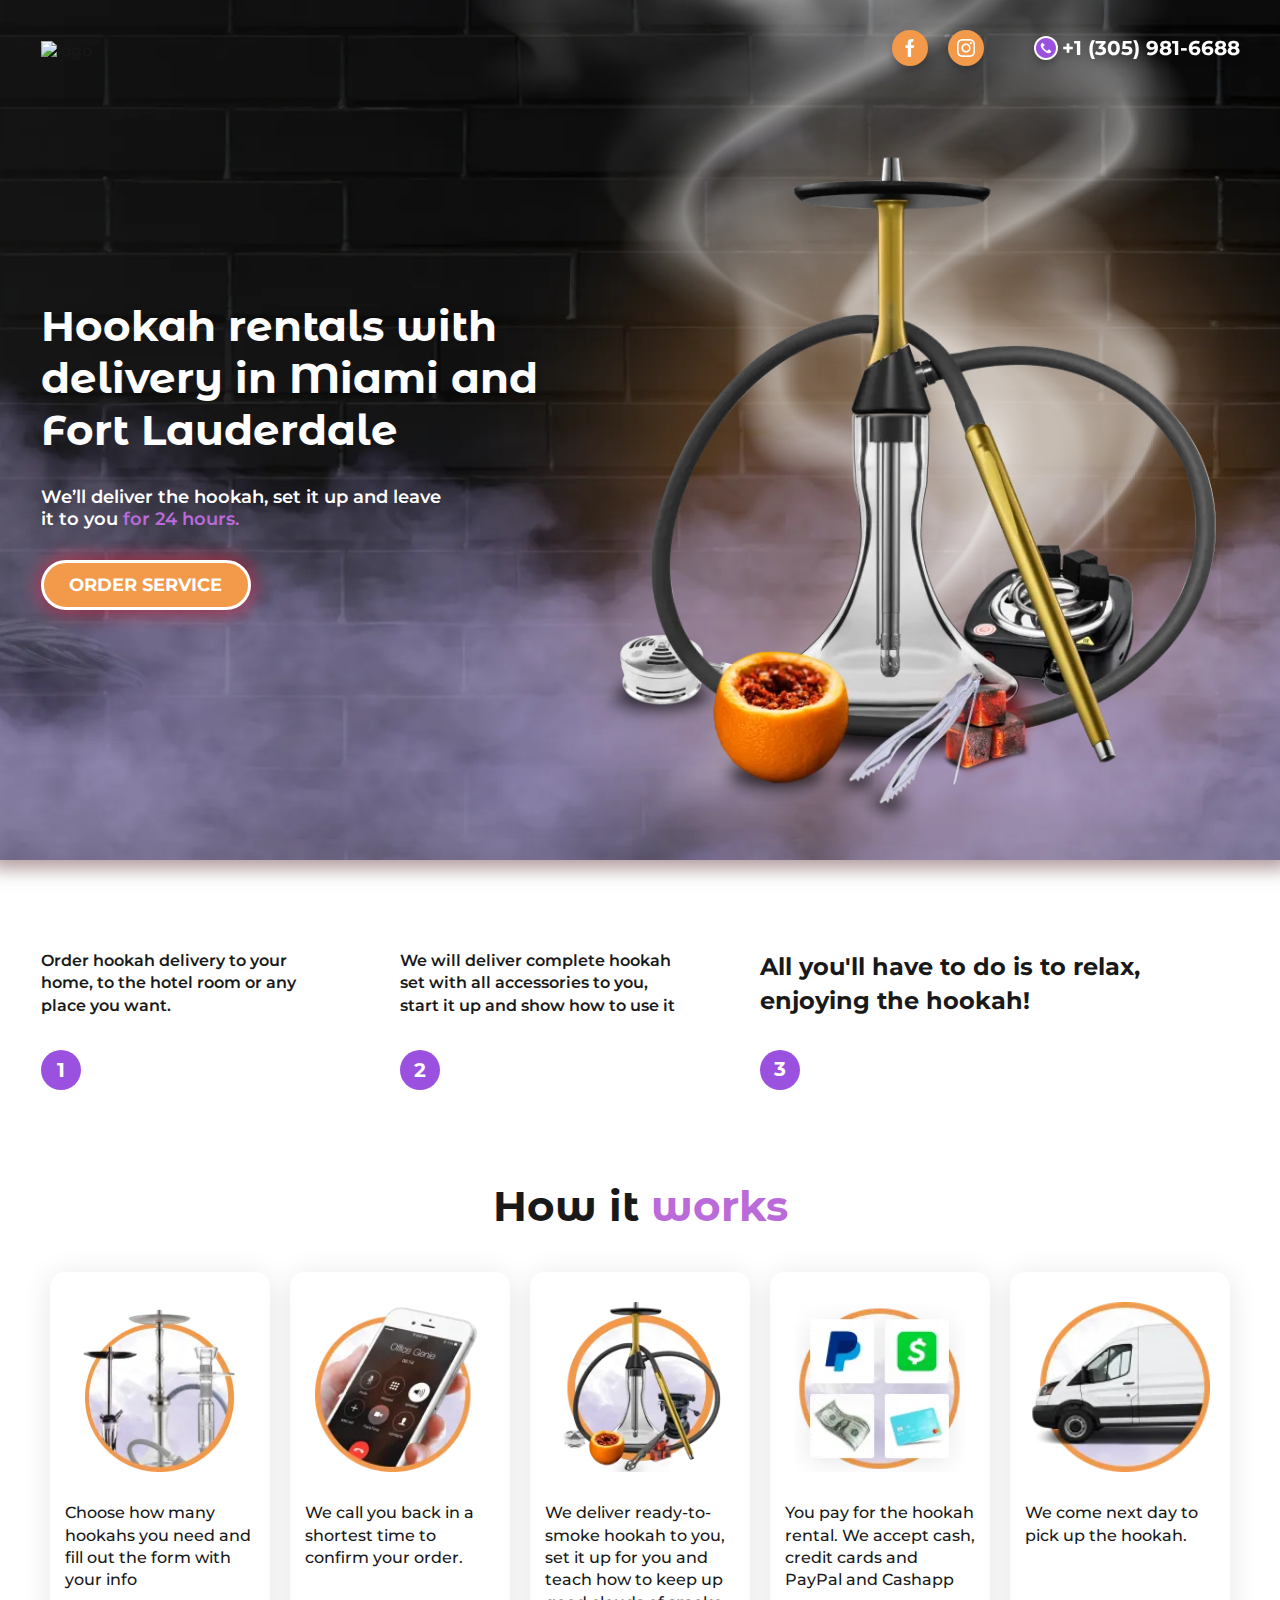
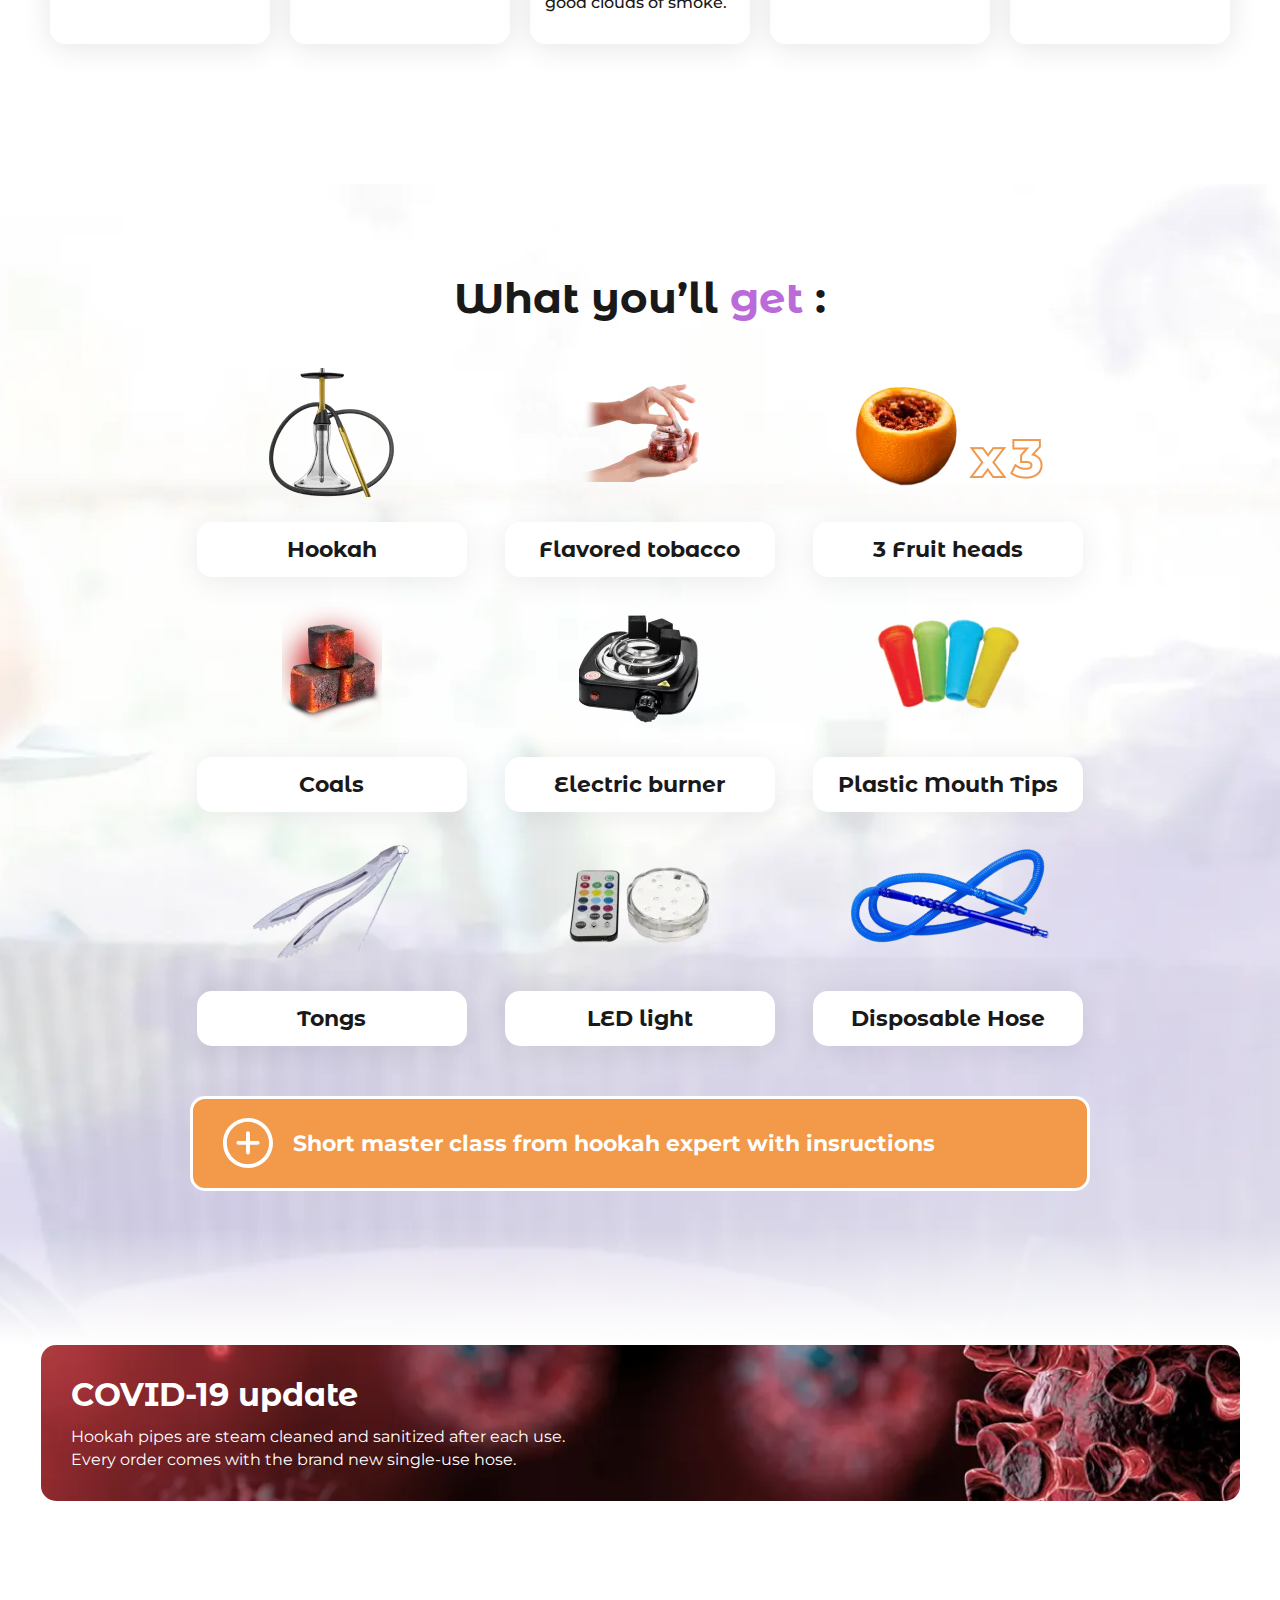
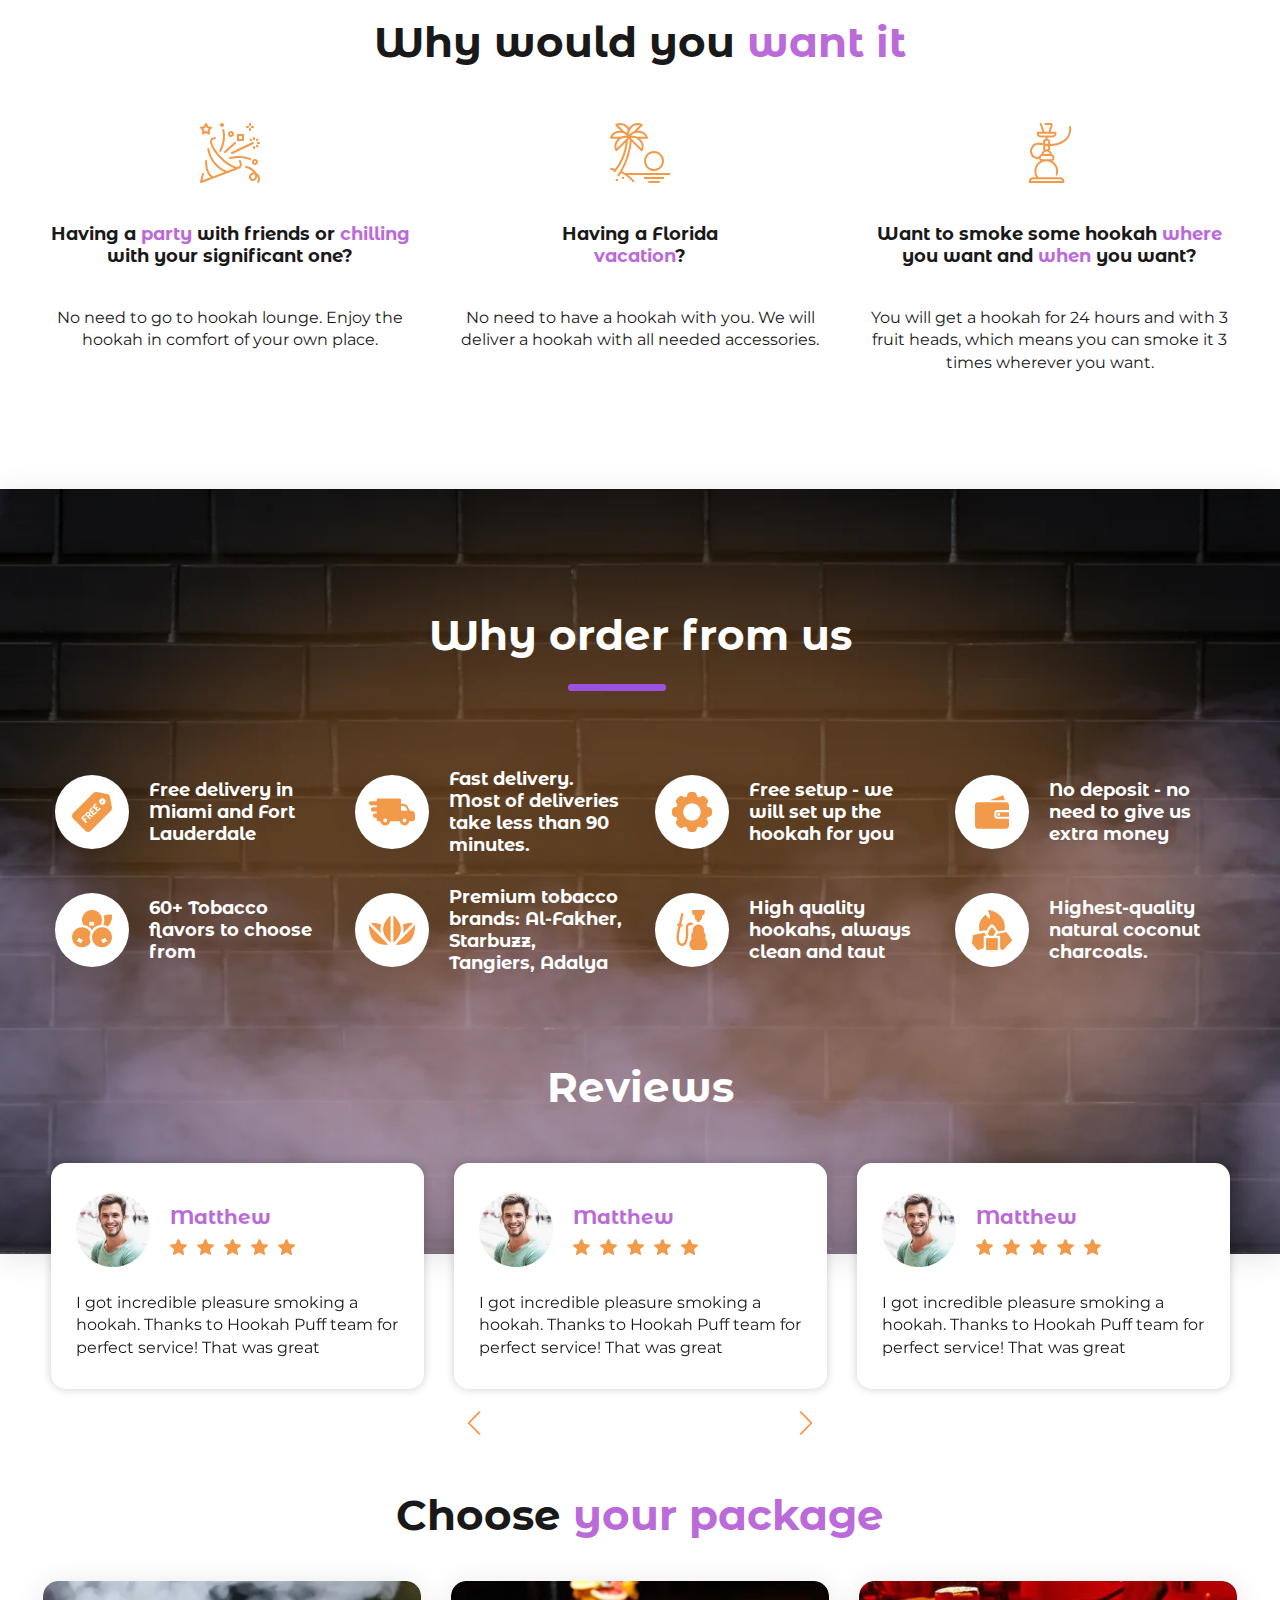
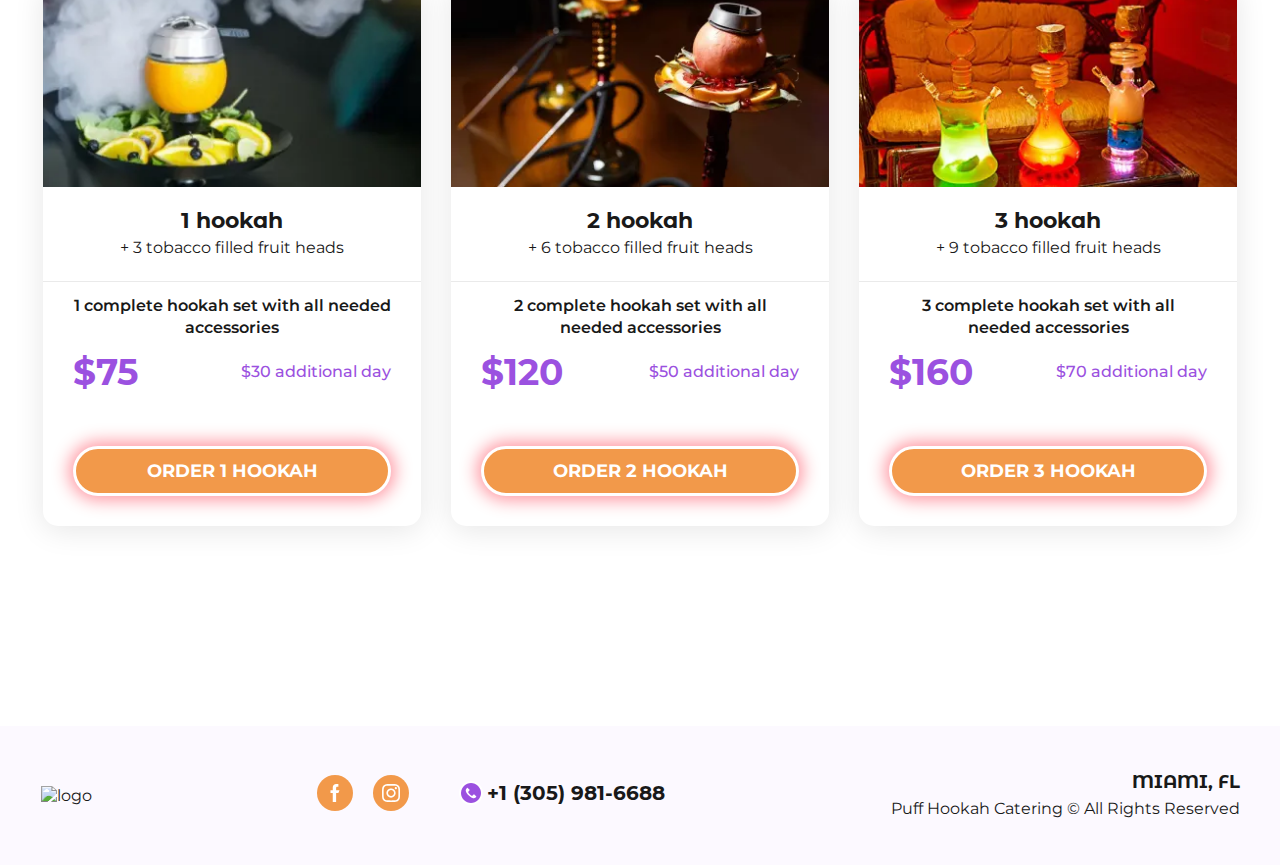
==== Hookah/index.html @ 36de26bb "portfolio" ====
<!DOCTYPE html>
<html lang="en">
<head>
    <meta charset="UTF-8">
    <meta http-equiv="X-UA-Compatible" content="IE=edge">
    <meta name="viewport" content="width=device-width, initial-scale=1.0">
    <link rel="stylesheet" href="https://cdn.jsdelivr.net/npm/swiper@11/swiper-bundle.min.css"/>
    <link rel="stylesheet" href="./css/style.css">
    <title>Hookah</title>
</head>
<body>
    <header class="header">
        <div class="container">
            <div class="header__wrapper">
                <a href="#" class="logo"><img src="/img/logo.svg" alt="logo"></a>
                <div class="header__social social">
                    <a class="display" href="#">
                        <svg width="36" height="36" viewBox="0 0 36 36" fill="none" xmlns="http://www.w3.org/2000/svg">
                                <circle class="col-svg" cx="18" cy="18" r="18" fill="#F2994A"/>
                                <path d="M19.125 15.1875V12.9375C19.125 12.3165 19.629 11.8125 20.25 11.8125H21.375V9H19.125C17.2609 9 15.75 10.5109 15.75 12.375V15.1875H13.5V18H15.75V27H19.125V18H21.375L22.5 15.1875H19.125Z" fill="white"/>
                        </svg>                                  
                    </a>  
                    <a class="display" href="#">
                        <svg width="36" height="36" viewBox="0 0 36 36" fill="none" xmlns="http://www.w3.org/2000/svg">
                                <circle class="col-svg" cx="18" cy="18" r="18" fill="#F2994A"/>
                                <g clip-path="url(#clip0_45_4661)">
                                <path d="M26.9825 14.292C26.9403 13.3356 26.7857 12.6781 26.5641 12.1084C26.3356 11.5036 25.9839 10.9621 25.5232 10.512C25.0731 10.0549 24.5281 9.69969 23.9303 9.4747C23.3573 9.25315 22.7032 9.09848 21.7468 9.05632C20.7832 9.01058 20.4773 9 18.0335 9C15.5897 9 15.2838 9.01058 14.3238 9.05274C13.3674 9.09491 12.7099 9.24971 12.1402 9.47113C11.5353 9.69969 10.9939 10.0513 10.5438 10.512C10.0866 10.9621 9.73157 11.5072 9.50644 12.1049C9.28489 12.6781 9.13022 13.3321 9.08805 14.2885C9.04231 15.252 9.03174 15.5579 9.03174 18.0018C9.03174 20.4456 9.04231 20.7515 9.08448 21.7115C9.12665 22.6679 9.28145 23.3254 9.50301 23.8952C9.73157 24.4999 10.0866 25.0414 10.5438 25.4915C10.9939 25.9486 11.5389 26.3038 12.1367 26.5288C12.7099 26.7504 13.3638 26.905 14.3203 26.9472C15.2802 26.9895 15.5862 26.9999 18.0301 26.9999C20.4739 26.9999 20.7798 26.9895 21.7398 26.9472C22.6962 26.905 23.3537 26.7504 23.9233 26.5288C25.133 26.0611 26.0894 25.1047 26.5571 23.8952C26.7785 23.322 26.9333 22.6679 26.9755 21.7115C27.0177 20.7515 27.0282 20.4456 27.0282 18.0018C27.0282 15.5579 27.0247 15.252 26.9825 14.292ZM25.3616 21.6411C25.3228 22.5202 25.1752 22.9949 25.0521 23.3114C24.7496 24.0956 24.1273 24.7179 23.3431 25.0204C23.0266 25.1434 22.5485 25.2911 21.6729 25.3297C20.7235 25.372 20.4387 25.3824 18.0371 25.3824C15.6354 25.3824 15.3471 25.372 14.4011 25.3297C13.522 25.2911 13.0473 25.1434 12.7309 25.0204C12.3406 24.8761 11.9854 24.6476 11.6971 24.3487C11.3982 24.0568 11.1697 23.7052 11.0255 23.315C10.9024 22.9985 10.7547 22.5202 10.7161 21.6447C10.6738 20.6953 10.6634 20.4104 10.6634 18.0088C10.6634 15.6071 10.6738 15.3188 10.7161 14.373C10.7547 13.4939 10.9024 13.0192 11.0255 12.7027C11.1697 12.3123 11.3982 11.9573 11.7007 11.6688C11.9924 11.3699 12.3441 11.1414 12.7344 10.9973C13.0509 10.8742 13.5292 10.7266 14.4047 10.6878C15.3541 10.6457 15.639 10.6351 18.0405 10.6351C20.4457 10.6351 20.7305 10.6457 21.6764 10.6878C22.5555 10.7266 23.0302 10.8742 23.3467 10.9973C23.7369 11.1414 24.0921 11.3699 24.3804 11.6688C24.6793 11.9607 24.9079 12.3123 25.0521 12.7027C25.1752 13.0192 25.3228 13.4973 25.3616 14.373C25.4037 15.3224 25.4143 15.6071 25.4143 18.0088C25.4143 20.4104 25.4037 20.6917 25.3616 21.6411Z" fill="white"/>
                                <path d="M18.0331 13.3778C15.4804 13.3778 13.4092 15.4489 13.4092 18.0018C13.4092 20.5547 15.4804 22.6257 18.0331 22.6257C20.586 22.6257 22.6571 20.5547 22.6571 18.0018C22.6571 15.4489 20.586 13.3778 18.0331 13.3778ZM18.0331 21.0012C16.377 21.0012 15.0337 19.658 15.0337 18.0018C15.0337 16.3455 16.377 15.0023 18.0331 15.0023C19.6894 15.0023 21.0326 16.3455 21.0326 18.0018C21.0326 19.658 19.6894 21.0012 18.0331 21.0012Z" fill="white"/>
                                <path d="M23.9196 13.195C23.9196 13.7911 23.4362 14.2745 22.84 14.2745C22.2439 14.2745 21.7605 13.7911 21.7605 13.195C21.7605 12.5987 22.2439 12.1155 22.84 12.1155C23.4362 12.1155 23.9196 12.5987 23.9196 13.195Z" fill="white"/>
                                </g>
                                <defs>
                                <clipPath id="clip0_45_4661">
                                <rect width="18" height="18" fill="white" transform="translate(9 9)"/>
                                </clipPath>
                                </defs>
                        </svg>                                                       
                    </a>                        
                    <div class="social__viber">
                        <a href="#">
                            <svg class="viber" width="24" height="24" viewBox="0 0 24 24" fill="none" xmlns="http://www.w3.org/2000/svg">
                                    <circle cx="12" cy="12" r="12" fill="white"/>
                                    <path d="M19.07 4.92786C15.1642 1.02322 8.83251 1.02416 4.92786 4.93001C1.02322 8.83586 1.02416 15.1675 4.93001 19.0721C8.83587 22.9768 15.1675 22.9758 19.0722 19.07C20.9474 17.1942 22.0006 14.6502 22 11.9979C21.9995 9.3459 20.9455 6.80278 19.07 4.92786ZM17.1447 15.9299C17.1442 15.9303 17.1438 15.9308 17.1433 15.9312V15.9279L16.6366 16.4312C15.9814 17.0948 15.027 17.3678 14.12 17.1512C13.2061 16.9066 12.3374 16.5172 11.5466 15.9979C10.812 15.5284 10.1313 14.9796 9.51665 14.3612C8.95114 13.7998 8.4431 13.1834 7.99997 12.5212C7.51528 11.8086 7.13165 11.0324 6.85997 10.2145C6.54853 9.25375 6.80661 8.1995 7.52665 7.49122L8.11997 6.8979C8.28493 6.7322 8.55298 6.73161 8.71864 6.89657C8.71907 6.897 8.71954 6.89743 8.71997 6.8979L10.5933 8.77122C10.759 8.93618 10.7596 9.20422 10.5946 9.36989C10.5942 9.37032 10.5938 9.37075 10.5933 9.37122L9.49329 10.4712C9.17767 10.7834 9.13798 11.2795 9.39997 11.6379C9.79782 12.1839 10.2381 12.6977 10.7167 13.1746C11.2502 13.7104 11.8302 14.1979 12.45 14.6312C12.8081 14.881 13.2935 14.8389 13.6033 14.5312L14.6666 13.4512C14.8316 13.2855 15.0996 13.285 15.2653 13.4499C15.2657 13.4503 15.2661 13.4508 15.2666 13.4512L17.1433 15.3312C17.309 15.4962 17.3096 15.7642 17.1447 15.9299Z" fill="#9B51E0"/>
                            </svg>                                
                        </a>    
                        <span>
                        +1 (305) 981-6688
                        </span>
                    </div>  
                </div>    
            </div>
        </div>
    </header>

    <main class="main">
        <section class="hero">
            <div class="container">
                <div class="hero__wrapper">
                    <div class="hero__info">
                        <h1 class="hero__title">
                            Hookah rentals with delivery in Miami and Fort Lauderdale
                        </h1>
                        <h3 class="hero__subtitle">
                            We’ll deliver the hookah, set it up and leave it to you 
                            <span class="violet-color">for 24 hours.</span>
                        </h3>
                        <button class="hero__btn btn">
                            Order service
                        </button>
                    </div>
                </div>
            </div>
        </section>
        <section class="steps">
            <div class="container">
                <div class="steps__wrapper">
                    <div class="steps__item">
                        <p>Order hookah delivery to your home, to the hotel room or any place you want.</p>
                        <span>1</span> 
                    </div>
                    <div class="steps__item">
                        <p>We will deliver complete hookah set with all accessories to you, start it up and show how to use it</p>
                        <span>2</span>
                    </div>
                    <div class="steps__item">
                        <p>All you'll have to do is to relax, enjoying the hookah!</p>
                        <span>3</span>
                    </div>
                </div>
            </div>
        </section>
        <section class="services">
            <div class="container">
                <div class="services__wrapper">
                    <h2 class="services__title title">
                        How it <span class="violet-color">works</span> 
                    </h2>
                    <div class="services__cards">
                        <div class="services__card">
                            <img src="./img/img1.webp" alt="">
                            <p class="services__card-text">
                                Choose how many hookahs you need and fill out the form with your info
                            </p>
                        </div>
                        <div class="services__card">
                            <img src="./img/img2.webp" alt="">
                            <p class="services__card-text">
                                We call you back in a shortest time to confirm your order.
                            </p>
                        </div>
                        <div class="services__card">
                            <img src="./img/img3.webp" alt="">
                            <p class="services__card-text">
                                We deliver ready-to-
                                smoke hookah to you, set it up for you and teach how to keep up good clouds of smoke.
                            </p>
                        </div>
                        <div class="services__card">
                            <img src="./img/img4.webp" alt="">
                            <p class="services__card-text">
                                You pay for the hookah rental. We accept cash, credit cards and PayPal and Cashapp
                            </p>
                        </div>
                        <div class="services__card">
                            <img src="./img/img5.webp" alt="">
                            <p class="services__card-text">
                                We come next day to pick up the hookah.
                            </p>
                        </div>
                    </div>
                </div>
            </div>
        </section>

        <section class="components">
            <div class="container">
                <div class="components__wrapper">
                    <h2 class="components__title title">
                        What you’ll <span class="violet-color">get </span>:
                    </h2>
                    <div class="components__items">
                        <div class="components__item">
                            <img src="./img/hookah.webp" alt="hookah">
                            <p class="components__items-text">
                                Hookah
                            </p>
                        </div>
                        <div class="components__item">
                            <img src="./img/tobacco.webp" alt="Flavored tobacco">
                            <p class="components__items-text">
                                Flavored tobacco
                            </p>
                        </div>
                        <div class="components__item">
                            <img src="./img/FruitHeads.webp" alt="3 Fruit heads">
                            <p class="components__items-text">
                                3 Fruit heads
                            </p>
                        </div>
                        <div class="components__item">
                            <img src="./img/coals.webp" alt="Coals">
                            <p class="components__items-text">
                                Coals
                            </p>
                        </div>
                        <div class="components__item">
                            <img src="./img/burner.webp" alt="Electric burner">
                            <p class="components__items-text">
                                Electric burner
                            </p>
                        </div>
                        <div class="components__item">
                            <img src="./img/Tips.webp" alt="Plastic Mouth Tips">
                            <p class="components__items-text">
                                Plastic Mouth Tips
                            </p>
                        </div>
                        <div class="components__item">
                            <img src="./img/Tongs.webp" alt="Tongs">
                            <p class="components__items-text">
                                Tongs
                            </p>
                        </div>
                        <div class="components__item">
                            <img src="./img/lights.webp" alt="LED light">
                            <p class="components__items-text">
                                LED light
                            </p>
                        </div>
                        <div class="components__item">
                            <img src="./img/Disposable.webp" alt="Disposable Hose">
                            <p class="components__items-text">
                                Disposable Hose
                            </p>
                        </div>
                        <a href="#" class="components__insructions">
                            <svg xmlns="http://www.w3.org/2000/svg" width="50" height="69" viewBox="0 0 50 69" fill="none">
                                <path d="M25 9C11.2142 9 0 20.2142 0 34C0 47.7858 11.2142 59 25 59C38.7858 59 50 47.7839 50 34C50 20.2161 38.7858 9 25 9ZM25 55.1271C13.3521 55.1271 3.87295 45.6499 3.87295 34C3.87295 22.3501 13.3521 12.8729 25 12.8729C36.6479 12.8729 46.1271 22.3501 46.1271 34C46.1271 45.6499 36.6499 55.1271 25 55.1271Z" fill="white"/>
                                <path d="M34.6822 31.8892H26.9363V24.1433C26.9363 23.0744 26.0707 22.2068 24.9998 22.2068C23.9289 22.2068 23.0633 23.0744 23.0633 24.1433V31.8892H15.3174C14.2465 31.8892 13.3809 32.7568 13.3809 33.8257C13.3809 34.8947 14.2465 35.7623 15.3174 35.7623H23.0633V43.5082C23.0633 44.5771 23.9289 45.4447 24.9998 45.4447C26.0707 45.4447 26.9363 44.5771 26.9363 43.5082V35.7623H34.6822C35.7531 35.7623 36.6188 34.8947 36.6188 33.8257C36.6188 32.7568 35.7531 31.8892 34.6822 31.8892Z" fill="white"/>
                            </svg>   
                            <p>Short master class from hookah expert with insructions</p> 
                        </a>
                    </div>    
                </div>
            </div>
        </section>

        <section class="baner">
            <div class="container">
                <div class="bener__wrapper">
                    <h3 class="baner__title">
                        COVID-19 update
                    </h3>
                    <p>
                        Hookah pipes are steam cleaned and sanitized after each use.
                        Every order comes with the brand new single-use hose.
                    </p>
                </div>
            </div>
        </section>

        <section class="interest">
            <div class="container">
                <div class="interest__wrapper">
                    <h2 class="interest__title title">
                        Why would you <span class="violet-color">want it</span>
                    </h2>
                    <div class="interest__items">
                        <div class="interest__item">
                            <svg width="60" height="60" viewBox="0 0 60 60" fill="none" xmlns="http://www.w3.org/2000/svg">
                                <g clip-path="url(#clip0_23_270)">
                                <path d="M40.9112 37.6273C40.724 37.1079 40.1512 36.8386 39.6319 37.0258C39.1125 37.213 38.8432 37.7858 39.0304 38.3051C39.035 38.3178 39.0399 38.3304 39.045 38.343C39.9567 40.7221 40.0227 42.5414 39.225 43.3411C38.2573 44.3067 35.8473 44.0048 32.7765 42.5354C28.6653 40.4007 24.9284 37.6121 21.7118 34.2786C13.8818 26.4477 10.6511 18.7637 12.6493 16.7655C13.2869 16.2619 14.1157 16.0685 14.9104 16.2377C15.461 16.2781 15.9402 15.8646 15.9806 15.314C16.0198 14.7818 15.634 14.3128 15.1044 14.2484C13.7145 14.0025 12.2886 14.4077 11.2359 15.348C7.5733 19.0096 13.1721 28.5609 20.2983 35.6881C23.6747 39.182 27.5979 42.1022 31.9138 44.3337C32.6954 44.7079 33.5008 45.0302 34.3249 45.2983L27.2226 47.9913C17.7388 44.3857 10.9116 35.978 9.32961 25.9559C9.24402 25.4105 8.73247 25.0376 8.18706 25.1232C7.64165 25.2088 7.26879 25.7203 7.35438 26.2657C7.51132 27.2654 7.72124 28.265 7.97814 29.2426C10.28 37.9641 16.3428 45.2094 24.5217 49.0129L12.8322 53.4362C12.7786 53.3467 12.7112 53.2665 12.6323 53.1983C9.66148 50.8131 7.79746 47.315 7.47434 43.519L7.01052 37.9022C6.97403 37.3581 6.50322 36.9465 5.95893 36.983C5.94856 36.9837 5.93819 36.9844 5.92794 36.9856C5.37765 37.0293 4.96694 37.511 5.01067 38.0613C5.0108 38.0635 5.01105 38.0659 5.0113 38.0682L5.48311 43.683C5.83448 47.7405 7.72724 51.509 10.7721 54.2139L2.4333 57.3706L3.93272 51.217C4.06354 50.6804 3.73467 50.1393 3.198 50.0085C2.66134 49.8777 2.1203 50.2066 1.98947 50.7432L0.0392343 58.7401C-0.0922144 59.2763 0.235908 59.8176 0.772199 59.9489C0.968872 59.9971 1.17542 59.9844 1.36472 59.9126L38.3503 45.9181C38.4092 45.8894 38.4648 45.8545 38.5162 45.8141C39.3167 45.6912 40.0588 45.3211 40.6384 44.7555C41.6289 43.7649 42.4816 41.7227 40.9112 37.6273Z" fill="#F2994A"/>
                                <path d="M50.3445 35.0493C44.9407 33.0263 39.1001 32.4591 33.4081 33.4049L29.8365 34.0047C29.2943 34.1089 28.9393 34.6328 29.0435 35.175C29.1443 35.6988 29.6384 36.0512 30.1664 35.9759L33.737 35.3811C39.0826 34.4923 44.5681 35.0254 49.6428 36.9265C49.7554 36.9664 49.8742 36.9864 49.9937 36.9855C50.5457 36.9864 50.994 36.5397 50.9949 35.9875C50.9956 35.5696 50.7362 35.1953 50.3445 35.0493Z" fill="#F2994A"/>
                                <path d="M53.8984 19.5624C53.661 19.0638 53.0645 18.8521 52.5659 19.0896L31.5741 29.0857C31.0757 29.323 30.8639 29.9193 31.1012 30.4179C31.1012 30.418 31.1013 30.4182 31.1013 30.4182C31.3386 30.9166 31.935 31.1284 32.4335 30.8911C32.4336 30.8911 32.4337 30.891 32.4338 30.891L53.4256 20.8948C53.9242 20.6574 54.1358 20.0609 53.8984 19.5624Z" fill="#F2994A"/>
                                <path d="M24.2876 6.78444C24.1776 6.2434 23.65 5.89391 23.1089 6.00386C22.5679 6.11382 22.2184 6.64149 22.3284 7.18253C22.3307 7.19453 22.3335 7.2064 22.3364 7.21827C23.6016 12.8709 23.0802 18.7771 20.844 24.1207L19.3905 27.6083C19.1805 28.1165 19.4203 28.6989 19.9273 28.9118C20.0488 28.9629 20.1793 28.989 20.3112 28.9888C20.7146 28.9888 21.0785 28.7464 21.2338 28.374L22.6882 24.8904C25.0842 19.1665 25.6431 12.8397 24.2876 6.78444Z" fill="#F2994A"/>
                                <path d="M54.9915 35.9861C53.3353 35.9861 51.9927 37.3287 51.9927 38.9849C51.9927 40.6411 53.3353 41.9837 54.9915 41.9837C56.6477 41.9837 57.9903 40.6411 57.9903 38.9849C57.9903 37.3287 56.6477 35.9861 54.9915 35.9861ZM54.9915 39.9845C54.4395 39.9845 53.9919 39.537 53.9919 38.9849C53.9919 38.4329 54.4395 37.9853 54.9915 37.9853C55.5435 37.9853 55.9911 38.4329 55.9911 38.9849C55.9911 39.537 55.5435 39.9845 54.9915 39.9845Z" fill="#F2994A"/>
                                <path d="M31.0013 7.99683C29.345 7.99683 28.0024 9.33943 28.0024 10.9957C28.0024 12.6519 29.345 13.9945 31.0013 13.9945C32.6575 13.9945 34.0001 12.6519 34.0001 10.9957C34.0001 9.33943 32.6575 7.99683 31.0013 7.99683ZM31.0013 11.9953C30.4492 11.9953 30.0017 11.5477 30.0017 10.9957C30.0017 10.4436 30.4492 9.99605 31.0013 9.99605C31.5533 9.99605 32.0009 10.4436 32.0009 10.9957C32.0009 11.5477 31.5533 11.9953 31.0013 11.9953Z" fill="#F2994A"/>
                                <path d="M22.0046 3.99844C23.1087 3.99844 24.0038 3.10336 24.0038 1.99922C24.0038 0.895082 23.1087 0 22.0046 0C20.9005 0 20.0054 0.895082 20.0054 1.99922C20.0054 3.10336 20.9005 3.99844 22.0046 3.99844Z" fill="#F2994A"/>
                                <path d="M49.9938 4.99805C49.4417 4.99805 48.9941 5.44562 48.9941 5.99766V6.99727C48.9941 7.5493 49.4417 7.99688 49.9938 7.99688C50.5458 7.99688 50.9934 7.5493 50.9934 6.99727V5.99766C50.9934 5.44562 50.5458 4.99805 49.9938 4.99805Z" fill="#F2994A"/>
                                <path d="M49.9938 0C49.4417 0 48.9941 0.447576 48.9941 0.999611V1.99922C48.9941 2.55126 49.4417 2.99883 49.9938 2.99883C50.5458 2.99883 50.9934 2.55126 50.9934 1.99922V0.999611C50.9934 0.447576 50.5458 0 49.9938 0Z" fill="#F2994A"/>
                                <path d="M52.9924 2.99878H51.9928C51.4407 2.99878 50.9932 3.44635 50.9932 3.99839C50.9932 4.55042 51.4407 4.998 51.9928 4.998H52.9924C53.5444 4.998 53.992 4.55042 53.992 3.99839C53.992 3.44635 53.5444 2.99878 52.9924 2.99878Z" fill="#F2994A"/>
                                <path d="M47.9943 2.99878H46.9947C46.4427 2.99878 45.9951 3.44635 45.9951 3.99839C45.9951 4.55042 46.4427 4.998 46.9947 4.998H47.9943C48.5464 4.998 48.9939 4.55042 48.9939 3.99839C48.9939 3.44635 48.5464 2.99878 47.9943 2.99878Z" fill="#F2994A"/>
                                <path d="M42.9962 10.9746H37.9771C37.4251 10.9746 36.9775 11.4222 36.9775 11.9742V16.9933C36.9775 17.5453 37.4251 17.9929 37.9771 17.9929H42.9962C43.5482 17.9929 43.9958 17.5453 43.9958 16.9933V11.9742C43.9958 11.4222 43.5482 10.9746 42.9962 10.9746ZM41.9966 15.9937H38.9768V12.9738H41.9966V15.9937Z" fill="#F2994A"/>
                                <path d="M35.7142 19.3221C35.3472 18.9304 34.7364 18.8984 34.3306 19.2496L24.3345 28.2461C23.9244 28.6155 23.8913 29.2473 24.2605 29.6576C24.6299 30.0676 25.2618 30.1008 25.672 29.7315L35.6681 20.735C36.071 20.3576 36.0917 19.725 35.7142 19.3221Z" fill="#F2994A"/>
                                <path d="M53.9923 22.991C53.4403 22.991 52.9927 23.4385 52.9927 23.9906V24.9902C52.9927 25.5422 53.4403 25.9898 53.9923 25.9898C54.5443 25.9898 54.9919 25.5422 54.9919 24.9902V23.9906C54.9919 23.4385 54.5443 22.991 53.9923 22.991Z" fill="#F2994A"/>
                                <path d="M58.2333 22.8192L57.5265 22.1125C57.1295 21.7289 56.4967 21.7398 56.1131 22.1369C55.739 22.5243 55.739 23.1384 56.1131 23.5259L56.8198 24.2326C57.2169 24.6162 57.8497 24.6052 58.2333 24.2081C58.6075 23.8207 58.6075 23.2065 58.2333 22.8192Z" fill="#F2994A"/>
                                <path d="M58.9899 18.9927H57.9903C57.4383 18.9927 56.9907 19.4403 56.9907 19.9923C56.9907 20.5443 57.4383 20.9919 57.9903 20.9919H58.9899C59.542 20.9919 59.9896 20.5443 59.9896 19.9923C59.9896 19.4403 59.542 18.9927 58.9899 18.9927Z" fill="#F2994A"/>
                                <path d="M58.2092 15.7518C57.8218 15.3777 57.2077 15.3777 56.8202 15.7518L56.1135 16.4585C55.7231 16.849 55.7233 17.4818 56.1137 17.8722C56.3012 18.0595 56.5553 18.1648 56.8202 18.1648C57.0854 18.1648 57.3395 18.0594 57.5269 17.8719L58.2337 17.1652C58.6173 16.7681 58.6063 16.1352 58.2092 15.7518Z" fill="#F2994A"/>
                                <path d="M53.9923 13.9946C53.4403 13.9946 52.9927 14.4422 52.9927 14.9942V15.9938C52.9927 16.5459 53.4403 16.9935 53.9923 16.9935C54.5443 16.9935 54.9919 16.5459 54.9919 15.9938V14.9942C54.9919 14.4422 54.5443 13.9946 53.9923 13.9946Z" fill="#F2994A"/>
                                <path d="M51.871 16.4585L51.1643 15.7518C50.7672 15.3683 50.1344 15.3792 49.7508 15.7763C49.3767 16.1637 49.3767 16.7778 49.7508 17.1653L50.4575 17.872C50.8546 18.2556 51.4874 18.2446 51.871 17.8475C52.2452 17.46 52.2452 16.8459 51.871 16.4585Z" fill="#F2994A"/>
                                <path d="M11.9593 4.32216C11.8416 3.96055 11.5289 3.69715 11.1526 3.64242L8.21878 3.21559L6.91029 0.557623C6.61865 0.062441 5.98077 -0.10262 5.48559 0.189017C5.3334 0.278607 5.20658 0.405432 5.11699 0.557623L3.8025 3.21559L0.868641 3.64242C0.322229 3.72127 -0.0567484 4.22819 0.0220959 4.77461C0.0534587 4.99215 0.155669 5.19319 0.312858 5.34676L2.43503 7.41595L1.93523 10.3378C1.83926 10.8815 2.20212 11.4 2.74578 11.496C2.9647 11.5346 3.19011 11.4992 3.38666 11.3954L6.01064 10.0119L8.63462 11.3914C9.1233 11.6483 9.72769 11.4605 9.98459 10.9718C10.0869 10.7773 10.1222 10.5545 10.0851 10.3378L9.58525 7.41595L11.7084 5.34676C11.9802 5.08074 12.0774 4.68364 11.9593 4.32216ZM7.80994 6.35137C7.57453 6.58065 7.46695 6.91102 7.52205 7.23502L7.76995 8.67946L6.47546 7.99673C6.18444 7.84391 5.83683 7.84391 5.54582 7.99673L4.24633 8.67846L4.49423 7.23402C4.55033 6.91127 4.44462 6.5814 4.21134 6.35137L3.16075 5.32876L4.61118 5.11785C4.93681 5.07061 5.21832 4.86607 5.36389 4.57106L6.01064 3.25857L6.65839 4.57106C6.80383 4.86582 7.08484 5.07024 7.41009 5.11785L8.85953 5.32876L7.80994 6.35137Z" fill="#F2994A"/>
                                <path d="M56.6129 50.1054H56.6089L56.1971 49.4877C53.8879 46.0344 50.2566 43.6863 46.16 42.9972C45.6134 42.9192 45.1071 43.2991 45.0292 43.8456C44.9538 44.3737 45.3063 44.8679 45.8301 44.9684C48.785 45.47 51.4778 46.9712 53.4581 49.2208C51.7932 49.5203 50.337 50.5203 49.4597 51.9667C48.3831 53.8948 49.0735 56.3305 51.0016 57.4071C52.9297 58.4837 55.3654 57.7933 56.442 55.8652C56.8532 55.0714 57.0752 54.1931 57.0907 53.2992C58.1543 54.844 58.2394 56.8613 57.3097 58.4902C57.028 58.965 57.1846 59.5782 57.6594 59.8599C58.1342 60.1415 58.7475 59.985 59.0291 59.5101C59.0381 59.4949 59.0467 59.4795 59.055 59.4638C60.8853 56.1946 59.8072 52.0635 56.6129 50.1054ZM54.6987 54.8896C54.1651 55.8563 52.949 56.2074 51.9823 55.6739C51.0157 55.1403 50.6645 53.9242 51.198 52.9576C51.201 52.9522 51.204 52.9467 51.207 52.9413C51.7969 51.9755 52.7919 51.328 53.914 51.18C54.0878 51.1753 54.2598 51.2153 54.4138 51.296C55.2574 51.7668 55.3024 53.808 54.6987 54.8896Z" fill="#F2994A"/>
                                </g>
                                <defs>
                                <clipPath id="clip0_23_270">
                                <rect width="60" height="60" fill="white"/>
                                </clipPath>
                                </defs>
                            </svg>    
                            <p class="interest__item-text-top">Having a <span class="violet-color">party</span> with friends or <span class="violet-color">chilling</span> with your significant one?</p>
                            <p class="interest__item-text-bottom">No need to go to hookah lounge. Enjoy the hookah in comfort of your own place.</p>
                        </div>
                        <div class="interest__item">
                            <svg width="60" height="60" viewBox="0 0 60 60" fill="none" xmlns="http://www.w3.org/2000/svg">
                                <g clip-path="url(#clip0_23_249)">
                                <path d="M34.0146 37.978C34.0146 43.4971 38.4888 47.9713 44.008 47.9713C49.5267 47.9713 54.0009 43.4971 54.0009 37.978C54.0009 32.4593 49.5267 27.9851 44.008 27.9851C38.4912 27.9912 34.0207 32.4617 34.0146 37.978ZM44.008 29.9835C48.4233 29.9835 52.0024 33.5627 52.0024 37.978C52.0024 42.3933 48.4233 45.9725 44.008 45.9725C39.5926 45.9725 36.0135 42.3933 36.0135 37.978C36.0183 33.5651 39.5947 29.9884 44.008 29.9835Z" fill="#F2994A"/>
                                <path d="M38.2979 57.9646H49.7191V59.963H38.2979V57.9646Z" fill="#F2994A"/>
                                <path d="M34.0146 53.967H54.0013V55.9659H34.0146V53.967Z" fill="#F2994A"/>
                                <path d="M12.0298 53.967H14.0286V55.9659H12.0298V53.967Z" fill="#F2994A"/>
                                <path d="M6.03369 55.9656H8.03211V57.9644H6.03369V55.9656Z" fill="#F2994A"/>
                                <path d="M12.1293 48.3439C17.3473 39.2561 20.6213 29.1834 21.7437 18.7643L31.0375 28.0029C31.2234 28.188 31.4745 28.2924 31.737 28.2936C31.791 28.294 31.8454 28.2896 31.8986 28.2807C32.2155 28.2291 32.488 28.0283 32.6312 27.7413C34.5151 23.9811 33.7773 19.4368 30.8005 16.466L29.9833 15.6484H37.0122C37.5641 15.6488 38.012 15.2017 38.012 14.6498C38.0124 14.5417 37.9947 14.4345 37.9608 14.3325C36.6336 10.3413 32.8989 7.64986 28.6928 7.65389H27.3938L32.3844 2.63426C32.7739 2.2432 32.7723 1.61066 32.3812 1.22122C32.3054 1.14583 32.2183 1.08294 32.1228 1.03536C28.361 -0.850575 23.8143 -0.113213 20.8414 2.86527L19.8872 3.81952C19.5759 4.13277 19.2869 4.46658 19.0208 4.81893C18.7579 4.46658 18.4709 4.13277 18.1621 3.81952L17.2078 2.86527C14.2374 -0.111197 9.69309 -0.848559 5.93371 1.03536C5.43985 1.28209 5.23948 1.88238 5.48621 2.37584C5.53378 2.47139 5.59667 2.55847 5.67206 2.63426L10.6683 7.65389H9.35646C5.15039 7.64986 1.41519 10.3413 0.088425 14.3325C-0.0865425 14.8558 0.196066 15.4218 0.719759 15.5968C0.821756 15.631 0.928994 15.6484 1.03704 15.6484H8.05912L7.24193 16.466C4.26507 19.4368 3.5273 23.9811 5.41082 27.7413C5.55434 28.0283 5.82687 28.2291 6.14335 28.2807C6.19697 28.2896 6.25099 28.294 6.30541 28.2936C6.56948 28.2936 6.82266 28.1892 7.00972 28.0029L15.6642 19.3997C14.5926 28.9757 10.986 38.0926 5.2161 45.8097C3.8728 45.4569 2.51096 45.1792 1.13702 44.9784L0.51254 44.9155L0.312577 46.9051L0.89513 46.9619C1.89454 47.105 2.8875 47.307 3.87522 47.5356C3.67526 47.7863 3.47529 48.0411 3.26848 48.2883L4.80126 49.5703C12.4809 40.4397 17.0591 29.1043 17.8746 17.2013L19.0248 16.0584L19.886 16.9147C18.8353 29.6442 14.466 41.8762 7.21371 52.3903L8.8505 53.5357C9.63625 52.4141 10.3857 51.2502 11.1122 50.0641C15.7867 52.3 19.9142 55.5337 23.2039 59.5374L24.7496 58.2711C22.8044 55.9062 20.5757 53.7893 18.1133 51.9686H59.9966V49.9698H15.1526C14.1729 49.3784 13.1618 48.8426 12.1293 48.3439ZM31.3701 25.5135L20.8116 15.0158C23.5123 14.2095 26.4376 14.9412 28.4404 16.9243L29.3947 17.879C31.3939 19.8746 32.1502 22.7987 31.3701 25.5135ZM35.4875 13.65H27.2132C25.2862 12.7328 23.112 12.4732 21.0232 12.9114C22.4774 10.8666 24.831 9.65231 27.3402 9.65271H28.6892C31.514 9.64828 34.118 11.1794 35.4875 13.65ZM21.297 5.23257L22.2516 4.27831C24.2488 2.27868 27.1741 1.52197 29.8901 2.30247L23.9662 8.26144C22.0436 8.96897 20.3931 10.2647 19.2486 11.964C18.7837 9.51927 19.5505 7.002 21.3002 5.23257H21.297ZM15.792 4.27831L16.7462 5.23257C17.1913 5.68692 17.5775 6.19569 17.8956 6.7464C17.4429 7.79903 17.1844 8.92422 17.132 10.0684C16.235 9.28464 15.2017 8.67265 14.0842 8.26144L8.1591 2.30247C10.8743 1.52237 13.7988 2.27908 15.7948 4.27831H15.792ZM9.35323 9.65271H10.7026C13.2134 9.65029 15.5702 10.8642 17.026 12.9102C14.9385 12.4736 12.7651 12.7332 10.8392 13.65H2.56176C3.93086 11.1807 6.53279 9.64989 9.35646 9.65271H9.35323ZM6.67913 25.5135C5.89904 22.7987 6.65575 19.8746 8.65498 17.879L9.60923 16.9243C11.0469 15.4903 12.9965 14.6877 15.0276 14.6941C15.777 14.6945 16.5225 14.8014 17.2421 15.0118L6.67913 25.5135Z" fill="#F2994A"/>
                                </g>
                                <defs>
                                <clipPath id="clip0_23_249">
                                <rect width="60" height="60" fill="white"/>
                                </clipPath>
                                </defs>
                            </svg>                                    
                            <p class="interest__item-text-top">Having a Florida <br> <span class="violet-color">vacation</span>?</p>
                            <p class="interest__item-text-bottom">No need to have a hookah with you. We will deliver a hookah with all needed accessories. </p>
                        </div>
                        <div class="interest__item">
                            <svg width="60" height="60" viewBox="0 0 60 60" fill="none" xmlns="http://www.w3.org/2000/svg">
                                <g clip-path="url(#clip0_23_227)">
                                <path d="M51.1843 3.79877C51.1433 3.25573 50.67 2.84862 50.1268 2.88975C49.5839 2.93077 49.1768 3.4042 49.2178 3.94725C49.4281 6.73233 49.1301 10.7945 46.5157 14.3308C43.8976 17.8721 40.1843 19.104 38.1893 19.766C35.235 20.7461 32.523 21.0014 30.0076 20.9355C30.228 20.4598 30.352 19.9305 30.352 19.3725C30.352 17.6355 29.1583 16.1719 27.5483 15.7589V14.4733H32.8133C34.807 14.4733 36.4289 12.8513 36.4289 10.8577V9.80592C36.4289 9.26123 35.9874 8.81991 35.4429 8.81991H30.6442L32.6172 2.45557C32.7974 1.87455 32.6938 1.26038 32.3328 0.770766C31.9719 0.281157 31.4161 0.000375275 30.8078 0.000375275H25.5762C25.0316 0.000375275 24.5901 0.441703 24.5901 0.986391C24.5901 1.53108 25.0316 1.97241 25.5762 1.97241H30.7024L28.5795 8.82002H24.5141L21.609 0.655571C21.4265 0.142524 20.8623 -0.124898 20.3495 0.057094C19.8363 0.239672 19.5685 0.803696 19.751 1.31674L22.4209 8.81979H17.7596C17.2151 8.81979 16.7736 9.26112 16.7736 9.80581V10.8576C16.7736 12.8512 18.3955 14.4731 20.3892 14.4731H25.5764V15.7927C24.0274 16.246 22.8922 17.6788 22.8922 19.3725C22.8922 19.6471 22.9228 19.9145 22.9795 20.1723C19.0637 19.6198 15.6586 19.3517 12.8499 21.9504C12.0855 22.6579 10.2813 24.6105 10.0391 27.4552C10.0227 27.6478 9.68037 32.1996 13.3651 34.6687C14.8328 35.6521 16.3547 35.9248 17.591 35.9248C18.0846 35.9248 18.5322 35.8813 18.913 35.8223C19.199 36.6453 19.7744 37.3335 20.5169 37.7655C16.8697 39.7905 14.3954 43.6819 14.3954 48.141C14.3954 50.348 15.0102 52.4918 16.1499 54.3468H13.376C10.8303 54.3468 8.75928 56.418 8.75928 58.9635V59.0141C8.75928 59.5588 9.20072 60.0001 9.74529 60.0001H43.4573C44.0019 60.0001 44.4433 59.5588 44.4433 59.0141V58.9635C44.4433 56.4178 42.3724 54.3468 39.8266 54.3468H18.5576C17.1424 52.5931 16.3674 50.4065 16.3674 48.141C16.3674 42.6893 20.8028 38.254 26.2544 38.254C31.7061 38.254 36.1415 42.6893 36.1415 48.141C36.1415 49.1792 35.9817 50.2013 35.6662 51.1789C35.4991 51.6971 35.7838 52.2528 36.3021 52.4199C36.8205 52.5871 37.376 52.3023 37.5432 51.784C37.9216 50.6105 38.1136 49.3847 38.1136 48.1409C38.1136 43.8155 35.7855 40.0242 32.3171 37.9525C33.5944 37.3941 34.4897 36.1191 34.4897 34.6383C34.4897 33.0112 33.409 31.632 31.9277 31.1799C31.6755 29.5532 30.6929 28.1656 29.3271 27.3613C29.9265 26.6992 30.2921 25.8218 30.2921 24.8605C30.2921 24.1398 30.0861 23.4666 29.7306 22.8955C32.4845 22.9852 35.5213 22.7289 38.81 21.6379C40.8555 20.9592 45.1117 19.547 48.1012 15.5033C51.2331 11.2674 51.3772 6.3517 51.1843 3.79877ZM18.0879 56.3186C18.0921 56.3186 18.0962 56.3193 18.1004 56.3193C18.1053 56.3193 18.1101 56.3188 18.1151 56.3186H39.8269C40.9558 56.3186 41.9219 57.0297 42.3006 58.0278H10.9023C11.2809 57.0298 12.247 56.3186 13.376 56.3186H18.0879ZM20.3891 12.5011C19.483 12.5011 18.7456 11.7638 18.7456 10.8577V10.7919H23.8183H29.3062H34.4569V10.8577C34.4569 11.7639 33.7196 12.5011 32.8134 12.5011H20.3891ZM26.3768 17.6336C26.437 17.6451 26.4989 17.6516 26.5624 17.6516C26.6423 17.6516 26.7197 17.6411 26.7942 17.6231C27.683 17.7099 28.3801 18.461 28.3801 19.3724C28.3801 19.953 28.0958 20.4672 27.6607 20.7874C26.8454 20.709 26.0515 20.6086 25.2767 20.5014C25.0199 20.1958 24.8644 19.802 24.8644 19.3724C24.8642 18.4865 25.5235 17.7536 26.3768 17.6336ZM26.5624 23.1023C27.5318 23.1023 28.3203 23.8908 28.3203 24.8602C28.3203 25.8294 27.5318 26.618 26.5624 26.618C25.5931 26.6181 24.8046 25.8294 24.8046 24.8602C24.8046 23.8909 25.5931 23.1023 26.5624 23.1023ZM18.8031 33.8384C17.8577 34.0107 16.0865 34.118 14.4629 33.03C11.7331 31.2008 12.001 27.6576 12.0041 27.6219C12.1876 25.4644 13.5935 23.9488 14.1893 23.3976C16.5363 21.2257 19.5269 21.6611 23.6661 22.2632C23.7308 22.2727 23.7964 22.2822 23.8616 22.2915C23.2245 22.961 22.8324 23.8654 22.8324 24.8602C22.8324 25.8359 23.2094 26.7248 23.8247 27.39C22.4851 28.1985 21.5238 29.5726 21.2747 31.1794C20.0437 31.5552 19.0903 32.5716 18.8031 33.8384ZM30.8742 32.9948C31.7804 32.9948 32.5176 33.732 32.5176 34.6382C32.5176 35.5444 31.7804 36.2816 30.8742 36.2816H22.3283C21.4221 36.2816 20.6849 35.5444 20.6849 34.6382C20.6849 33.732 21.4221 32.9948 22.3283 32.9948H30.8742ZM29.8741 31.0226H23.3286C23.7528 29.6168 25.0592 28.5903 26.6013 28.5903C28.1434 28.5903 29.4497 29.6171 29.8741 31.0226Z" fill="#F2994A"/>
                                </g>
                                <defs>
                                <clipPath id="clip0_23_227">
                                <rect width="60" height="60" fill="white"/>
                                </clipPath>
                                </defs>
                            </svg>    
                            <p class="interest__item-text-top">Want to smoke some hookah <span class="violet-color">where</span> you want and <span class="violet-color">when</span> you want?</p>
                            <p class="interest__item-text-bottom">You will get a hookah for 24 hours and with 3 fruit heads, which means you can smoke it 3 times wherever you want. </p>
                        </div>
                    </div>
                </div>
            </div>
        </section>

        <section class="advantages">
            <div class="container">
                <div class="advantages__wrapper">
                    <h2 class="advantages__title title">
                        Why order from us
                    </h2>
                    <div class="advantages__items">
                        <div class="advantages__item">
                        <span>
                            <svg width="74" height="40" viewBox="0 0 40 40" fill="none" xmlns="http://www.w3.org/2000/svg">
                                <g clip-path="url(#clip0_34_1021)">
                                <path d="M30.9951 8.97228C30.8264 8.80361 30.6049 8.71924 30.3833 8.71924C30.1618 8.71924 29.9402 8.80353 29.7716 8.97221C29.4342 9.30955 29.4342 9.85845 29.7716 10.1957C30.109 10.5332 30.6578 10.5331 30.995 10.1957V10.1956C31.1584 10.0322 31.2484 9.81502 31.2484 9.58392C31.2485 9.35299 31.1585 9.13572 30.9951 8.97228Z" fill="#F2994A"/>
                                <path d="M16.6723 21.6694C16.4381 21.4351 16.217 21.3218 16.0085 21.3287C15.8002 21.3358 15.5929 21.4422 15.3869 21.6483L14.6914 22.3437L15.998 23.6503L16.6934 22.9548C16.8995 22.7488 17.0059 22.5416 17.013 22.3332C17.0201 22.1249 16.9066 21.9037 16.6723 21.6694Z" fill="#F2994A"/>
                                <path d="M39.9419 15.4407L38.0361 4.89968C37.7673 3.41242 36.5874 2.2325 35.1002 1.96359L24.5591 0.0578934C23.3843 -0.154528 22.1796 0.222659 21.3358 1.06649L1.06679 21.3356C0.378905 22.0235 0 22.9381 0 23.9109C0 24.8837 0.378827 25.7984 1.06679 26.4862L13.5136 38.933C14.2015 39.6209 15.1161 39.9998 16.089 39.9998C17.0618 39.9998 17.9764 39.6209 18.6643 38.933L38.9333 18.664C39.7771 17.82 40.1541 16.615 39.9419 15.4407ZM15.0041 30.2144C14.9549 30.3807 14.8554 30.5387 14.7057 30.6885C14.5557 30.8385 14.3978 30.9379 14.2315 30.987C14.0653 31.0363 13.9285 31.0069 13.8206 30.8991L9.36014 26.4386C9.25248 26.331 9.21608 26.2011 9.25123 26.0489C9.28623 25.8967 9.36944 25.7551 9.50061 25.6239L11.9381 23.1864C12.0458 23.0787 12.1747 23.0436 12.3244 23.0809C12.4744 23.1184 12.6123 23.2003 12.7388 23.3269C12.8746 23.4628 12.9601 23.6068 12.9953 23.7589C13.0303 23.9112 12.9963 24.0387 12.8933 24.1417L11.074 25.961L12.2611 27.1482L13.3218 26.0875C13.4247 25.9846 13.5477 25.9459 13.6906 25.9716C13.8334 25.9974 13.9634 26.0689 14.0804 26.1859C14.1881 26.2936 14.256 26.4178 14.2841 26.5582C14.3121 26.6986 14.2724 26.8228 14.1647 26.9305L13.104 27.9912L14.9163 29.8035C15.0242 29.9113 15.0533 30.0482 15.0041 30.2144ZM20.9749 24.1382C20.9492 24.4075 20.8543 24.6242 20.6904 24.7881C20.5264 24.9521 20.3415 25.0011 20.1354 24.9356L17.3047 24.0295L16.8411 24.4931L18.5339 26.1859C18.6417 26.2937 18.6708 26.4307 18.6217 26.5969C18.5724 26.7633 18.4729 26.9213 18.3232 27.071C18.1732 27.221 18.0153 27.3204 17.8491 27.3695C17.6828 27.4189 17.546 27.3895 17.4382 27.2817L12.9707 22.8142C12.8817 22.7252 12.8361 22.6164 12.8337 22.4875C12.8315 22.3588 12.8795 22.2451 12.9779 22.1468L14.4319 20.6928C15.5839 19.5408 16.6611 19.4658 17.6632 20.4679C18.3936 21.1986 18.5856 21.9572 18.2391 22.7438L20.6484 23.4393C20.7047 23.4487 20.7585 23.4792 20.81 23.5307C20.9457 23.6666 21.0007 23.869 20.9749 24.1382ZM24.8559 20.5383L22.3553 23.0389C22.2241 23.1701 22.0825 23.2532 21.9302 23.2883C21.778 23.3235 21.6482 23.2871 21.5404 23.1793L17.08 18.7189C16.9723 18.6112 16.9359 18.4814 16.9711 18.3292C17.0061 18.1769 17.0893 18.0354 17.2204 17.9041L19.7211 15.4035C19.8288 15.2958 19.9577 15.2607 20.1074 15.298C20.2574 15.3355 20.3954 15.4175 20.5218 15.544C20.6576 15.6799 20.7432 15.8239 20.7783 15.976C20.8133 16.1283 20.7793 16.2558 20.6764 16.3588L18.7938 18.2414L19.981 19.4286L21.0347 18.3748C21.1376 18.2719 21.2607 18.2332 21.4035 18.2589C21.5463 18.2847 21.6764 18.3561 21.7933 18.4731C21.9011 18.5808 21.9689 18.705 21.997 18.8454C22.025 18.9859 21.9853 19.1101 21.8776 19.2178L20.8239 20.2715L22.0179 21.4656L23.9005 19.583C24.0034 19.4801 24.1311 19.4461 24.2833 19.4811C24.4356 19.5164 24.5794 19.6018 24.7153 19.7376C24.8416 19.864 24.9237 20.0022 24.9612 20.152C24.9988 20.3019 24.9635 20.4306 24.8559 20.5383ZM28.6419 16.7522L26.1411 19.253C26.01 19.3842 25.8683 19.4673 25.716 19.5024C25.5639 19.5375 25.4341 19.5012 25.3263 19.3934L20.8658 14.9329C20.7582 14.8253 20.7218 14.6954 20.7569 14.5433C20.792 14.391 20.8751 14.2494 21.0063 14.1182L23.5069 11.6176C23.6146 11.5099 23.7435 11.4747 23.8932 11.5121C24.0431 11.5497 24.1811 11.6315 24.3076 11.7581C24.4434 11.894 24.5289 12.0379 24.5641 12.1901C24.5991 12.3424 24.5651 12.4699 24.4621 12.5729L22.5796 14.4554L23.7668 15.6426L24.8205 14.5889C24.9234 14.486 25.0464 14.4472 25.1892 14.4729C25.3321 14.4987 25.4621 14.5703 25.579 14.6872C25.6867 14.795 25.7546 14.9191 25.7828 15.0595C25.8107 15.2 25.771 15.3242 25.6634 15.4318L24.6096 16.4856L25.8037 17.6797L27.6863 15.7971C27.7892 15.6942 27.9169 15.6603 28.0691 15.6953C28.2214 15.7304 28.3653 15.8158 28.5011 15.9517C28.6274 16.078 28.7095 16.2163 28.7471 16.3661C28.7849 16.5158 28.7496 16.6446 28.6419 16.7522ZM32.6539 11.8544C32.028 12.4804 31.2057 12.7933 30.3835 12.7933C29.5612 12.7933 28.739 12.4804 28.1131 11.8544C26.861 10.6024 26.861 8.56538 28.1131 7.31343C29.3649 6.06148 31.4021 6.0614 32.6539 7.31343C33.2605 7.91991 33.5944 8.72624 33.5944 9.58389C33.5944 10.4415 33.2604 11.2479 32.6539 11.8544Z" fill="#F2994A"/>
                                </g>
                                <defs>
                                <clipPath id="clip0_34_1021">
                                <rect width="40" height="40" fill="white"/>
                                </clipPath>
                                </defs>
                             </svg>        
                        </span>                                                                
                            <p>
                                Free delivery in Miami and Fort Lauderdale
                            </p>
                        </div>
                        <div class="advantages__item">
                            <span>
                                <svg width="74" height="46" viewBox="0 0 46 46" fill="none" xmlns="http://www.w3.org/2000/svg">
                                    <g clip-path="url(#clip0_34_1031)">
                                    <path d="M43.0597 22.1049C42.9153 22.0745 42.779 22.046 42.6577 22.0145C41.2832 21.657 40.6558 21.4611 40.1919 20.5655L38.4349 17.0082C37.8702 15.9181 36.4121 15.0311 35.1845 15.0311H32.0563V10.9234C32.0563 10.1858 31.4562 9.58569 30.7185 9.58569L8.93093 9.60757C8.21307 9.60757 7.67174 10.178 7.67174 10.9346V12.1487H2.09034C0.937759 12.1488 0 13.0865 0 14.2392C0 15.3919 0.937759 16.3295 2.09034 16.3295H7.67164V18.333H4.01737C2.86479 18.333 1.92703 19.2708 1.92703 20.4234C1.92703 21.576 2.86479 22.5137 4.01737 22.5137H7.67164V24.5172H5.94441C4.79183 24.5172 3.85407 25.455 3.85407 26.6076C3.85407 27.7602 4.79183 28.6979 5.94441 28.6979H7.67164V30.7934C7.67164 31.531 8.27175 32.1311 9.00931 32.1311H11.2757C11.6286 34.5501 13.7165 36.414 16.2322 36.414C18.7481 36.414 20.8361 34.5501 21.1891 32.1311H30.3612C30.4089 32.1311 30.4577 32.1279 30.5064 32.1247C30.8567 34.5468 32.9459 36.414 35.4638 36.414C37.9797 36.414 40.0676 34.5501 40.4207 32.1311H43.676C44.9575 32.1311 46.0001 31.0886 46.0001 29.8072V25.864C46 22.7218 44.2305 22.3505 43.0597 22.1049ZM35.4638 29.5837C36.4683 29.5837 37.2855 30.4006 37.2855 31.4048C37.2855 32.409 36.4683 33.2259 35.4638 33.2259C34.4597 33.2259 33.6427 32.409 33.6427 31.4048C33.6427 30.4006 34.4597 29.5837 35.4638 29.5837ZM32.0563 21.8216V16.9712H34.4468C35.3656 16.9712 36.499 17.6606 36.9197 18.4724L38.4832 21.6379C38.5163 21.702 38.5507 21.763 38.5864 21.8215H32.0563V21.8216ZM18.0539 31.4047C18.0539 32.4088 17.2367 33.2258 16.2322 33.2258C15.2281 33.2258 14.4113 32.4089 14.4113 31.4047C14.4113 30.4005 15.2281 29.5836 16.2322 29.5836C17.2367 29.5837 18.0539 30.4006 18.0539 31.4047Z" fill="#F2994A"/>
                                    </g>
                                    <defs>
                                    <clipPath id="clip0_34_1031">
                                    <rect width="46" height="46" fill="white"/>
                                    </clipPath>
                                    </defs>
                                </svg>
                            </span>
                            <p>
                                Fast delivery. Most of deliveries take less than 90 minutes.
                            </p>
                        </div>
                        <div class="advantages__item">
                            <span>
                                <svg width="74" height="40" viewBox="0 0 40 40" fill="none" xmlns="http://www.w3.org/2000/svg">
                                    <g clip-path="url(#clip0_34_1033)">
                                    <path d="M36.3177 15.0625H35.4684C35.1926 14.1992 34.8445 13.3606 34.4276 12.5549L35.029 11.9535C36.4872 10.4969 36.4481 8.1625 35.0295 6.74531L33.2552 4.97109C31.8388 3.55289 29.504 3.5118 28.047 4.97055L27.4451 5.57242C26.6394 5.15555 25.8007 4.80742 24.9375 4.53156V3.68227C24.9375 1.65187 23.2856 0 21.2552 0H18.7448C16.7144 0 15.0625 1.65187 15.0625 3.68227V4.53156C14.1993 4.80734 13.3606 5.15547 12.5549 5.57242L11.9536 4.97109C10.4995 3.51523 8.16469 3.54938 6.74547 4.97062L4.97102 6.74492C3.55289 8.16148 3.51188 10.496 4.97055 11.9531L5.57242 12.555C5.15547 13.3607 4.80742 14.1992 4.53156 15.0626H3.68234C1.65195 15.0625 0 16.7144 0 18.7448V21.2552C0 23.2856 1.65195 24.9375 3.68234 24.9375H4.53156C4.80742 25.8008 5.15547 26.6394 5.57242 27.4451L4.97102 28.0465C3.51281 29.5031 3.55188 31.8375 4.97055 33.2547L6.74484 35.0289C8.16117 36.4471 10.496 36.4882 11.953 35.0295L12.5549 34.4276C13.3606 34.8445 14.1993 35.1926 15.0625 35.4684V36.3177C15.0625 38.3481 16.7145 40 18.7448 40H21.2552C23.2856 40 24.9376 38.3481 24.9376 36.3177V35.4684C25.8008 35.1927 26.6395 34.8445 27.4452 34.4276L28.0465 35.0289C29.5006 36.4848 31.8353 36.4506 33.2546 35.0294L35.0291 33.255C36.4472 31.8384 36.4882 29.5039 35.0295 28.0468L34.4277 27.4449C34.8446 26.6392 35.1927 25.8007 35.4685 24.9373H36.3177C38.3481 24.9373 40.0001 23.2855 40.0001 21.2551V18.7446C40 16.7144 38.348 15.0625 36.3177 15.0625ZM20 28.7031C15.201 28.7031 11.2969 24.7989 11.2969 20C11.2969 15.2011 15.201 11.2969 20 11.2969C24.799 11.2969 28.7031 15.2011 28.7031 20C28.7031 24.7989 24.799 28.7031 20 28.7031Z" fill="#F2994A"/>
                                    </g>
                                    <defs>
                                    <clipPath id="clip0_34_1033">
                                    <rect width="40" height="40" fill="white"/>
                                    </clipPath>
                                    </defs>
                                </svg>                                                                                                                  
                            </span>
                            <p>
                                Free setup - we will set up the hookah for you 
                            </p>
                        </div>
                        <div class="advantages__item">
                            <span>                                
                                <svg width="74" height="34" viewBox="0 0 34 34" fill="none" xmlns="http://www.w3.org/2000/svg">
                                    <g clip-path="url(#clip0_34_1035)">
                                    <path d="M22.2703 17.1294C21.793 17.1294 21.4048 17.5177 21.4048 17.9949V20.8877C21.4048 21.365 21.7931 21.7532 22.2703 21.7532H33.9998V17.1295H22.2703V17.1294ZM23.7299 20.7756C22.993 20.7756 22.3955 20.1782 22.3955 19.4412C22.3955 18.7043 22.9929 18.1068 23.7299 18.1068C24.4668 18.1068 25.0642 18.7042 25.0642 19.4412C25.0642 20.1782 24.4668 20.7756 23.7299 20.7756Z" fill="#F2994A"/>
                                    <path d="M22.2705 15.1097H34V10.1568C34 8.56581 32.7056 7.27148 31.1146 7.27148H30.7106H8.87872H2.88535C1.29439 7.27148 0 8.56581 0 10.1568V30.7459C0 32.3369 1.29439 33.6313 2.88535 33.6313H31.1146C32.7056 33.6313 33.9999 32.3369 33.9999 30.7459V23.7732H22.2705C20.6794 23.7732 19.3851 22.4789 19.3851 20.8879V17.9951C19.3851 16.4041 20.6796 15.1097 22.2705 15.1097Z" fill="#F2994A"/>
                                    <path d="M28.2508 0.368652L14.5474 5.2515H29.9907L28.2508 0.368652Z" fill="#F2994A"/>
                                    </g>
                                    <defs>
                                    <clipPath id="clip0_34_1035">
                                    <rect width="34" height="34" fill="white"/>
                                    </clipPath>
                                    </defs>
                                </svg>                                                                                                       
                            </span>
                            <p>
                                No deposit - no need to give us extra money
                            </p>
                        </div>
                        <div class="advantages__item">
                            <span>
                                <svg width="74" height="40" viewBox="0 0 40 40" fill="none" xmlns="http://www.w3.org/2000/svg">
                                    <g clip-path="url(#clip0_34_1045)">
                                    <path d="M23.826 16.6113C25.3059 15.7569 26.9464 15.2225 28.6335 15.0355C28.6409 15.0229 28.6487 15.0106 28.6561 14.9979C31.413 10.2227 29.7711 4.09475 24.9959 1.33774C20.2207 -1.41919 14.0927 0.222753 11.3357 4.99803C9.48075 8.21105 9.61732 12.0363 11.3598 15.0352C13.0477 15.2219 14.689 15.7565 16.1695 16.6113C17.6746 17.4803 18.9536 18.6325 19.9517 19.9954C19.9608 19.9954 19.97 19.9959 19.979 19.9959C20.0008 19.9959 20.0224 19.9949 20.0441 19.9949C21.0422 18.6322 22.3211 17.4802 23.826 16.6113ZM19.7225 15.1489L18.9989 15.6244C18.8005 15.7547 18.5772 15.8171 18.3564 15.8171C17.975 15.8171 17.6011 15.6312 17.3759 15.2887C17.0455 14.7859 17.1527 14.1231 17.6037 13.7466C17.1527 13.3701 17.0455 12.7074 17.3759 12.2046C17.7313 11.6638 18.4577 11.5132 18.9988 11.8688L19.7224 12.3444L20.446 11.8688C20.9869 11.5134 21.7134 11.6638 22.0689 12.2046C22.3993 12.7073 22.2921 13.3701 21.8411 13.7466C22.2921 14.1231 22.3993 14.7858 22.0689 15.2887C21.8438 15.6311 21.4698 15.8171 21.0884 15.8171C20.8676 15.8171 20.6443 15.7548 20.4459 15.6244L19.7225 15.1489Z" fill="#F2994A"/>
                                    <path d="M18.6886 22.3601C17.8399 20.8615 16.5943 19.5627 14.9979 18.641C10.2227 15.884 4.09468 17.526 1.33775 22.3012C-1.41918 27.0764 0.222755 33.2043 4.99795 35.9614C6.56888 36.8684 8.28551 37.2992 9.98104 37.2992C13.4394 37.2992 16.808 35.5054 18.658 32.3012C18.6683 32.2833 18.678 32.2652 18.6882 32.2472C17.5657 29.6913 17.3452 26.8485 18.0796 24.1077C18.2411 23.5052 18.445 22.9217 18.6886 22.3601ZM9.6712 31.547C9.82932 32.0805 9.58917 32.6669 9.07448 32.9256C8.90566 33.0104 8.72597 33.0508 8.54902 33.0508C8.12004 33.0508 7.70692 32.8143 7.50106 32.405L7.15286 31.7122L6.37888 31.757C6.35583 31.7583 6.33294 31.759 6.31013 31.759C5.69388 31.759 5.17733 31.2778 5.14131 30.6548C5.10811 30.0797 5.49576 29.5785 6.03685 29.4487C5.87873 28.9151 6.11888 28.3288 6.63357 28.0701C7.21169 27.7794 7.91613 28.0125 8.20691 28.5908L8.55511 29.2835L9.32909 29.2388C9.9762 29.2028 10.5293 29.6949 10.5667 30.341C10.6 30.916 10.2124 31.4172 9.6712 31.547Z" fill="#F2994A"/>
                                    <path d="M35.8295 16.4321C35.9035 16.3614 35.9769 16.2899 36.0495 16.2173C38.8808 13.386 40.2996 9.47207 39.9419 5.47921C39.8998 5.00867 39.5269 4.63578 39.0564 4.59367C36.4734 4.36219 33.9241 4.87516 31.6789 6.03202C32.6512 8.90161 32.5714 12.1137 31.2686 15.0279C32.8803 15.1973 34.4281 15.6808 35.8295 16.4321Z" fill="#F2994A"/>
                                    <path d="M38.6586 22.3009C35.9016 17.5257 29.7737 15.8838 24.9984 18.6407C20.2232 21.3977 18.5813 27.5256 21.3382 32.3009C23.1884 35.5054 26.5564 37.2988 30.0152 37.2988C31.7104 37.2988 33.4277 36.8679 34.9983 35.961C39.7736 33.2041 41.4155 27.0762 38.6586 22.3009ZM34.855 30.6545C34.819 31.2776 34.3024 31.7588 33.6862 31.7588C33.6634 31.7588 33.6406 31.7581 33.6174 31.7568L32.8435 31.712L32.4953 32.4048C32.2895 32.8141 31.8763 33.0505 31.4473 33.0505C31.2704 33.0505 31.0907 33.0103 30.9218 32.9254C30.4072 32.6666 30.167 32.0803 30.3251 31.5468C29.784 31.417 29.3963 30.9158 29.4296 30.3407C29.467 29.6946 30.0214 29.2016 30.6672 29.2385L31.4411 29.2832L31.7893 28.5905C32.08 28.0123 32.7845 27.7792 33.3627 28.0698C33.8774 28.3286 34.1175 28.9149 33.9594 29.4484C34.5006 29.5783 34.8882 30.0795 34.855 30.6545Z" fill="#F2994A"/>
                                    </g>
                                    <defs>
                                    <clipPath id="clip0_34_1045">
                                    <rect width="40" height="40" fill="white"/>
                                    </clipPath>
                                    </defs>
                                </svg>                                                                                                        
                            </span>
                            <p>
                                60+ Tobacco flavors to choose from
                            </p>
                        </div>
                        <div class="advantages__item">
                            <span>
                                <svg width="74" height="46" viewBox="0 0 46 46" fill="none" xmlns="http://www.w3.org/2000/svg">
                                    <g clip-path="url(#clip0_34_1051)">
                                    <path d="M11.4282 22.2121C11.4282 20.693 11.6832 19.1339 12.181 17.559C8.54864 16.1825 4.53368 16.0117 1.92139 16.093L11.9679 26.1395C11.6102 24.8115 11.4282 23.4976 11.4282 22.2121Z" fill="#F2994A"/>
                                    <path d="M34.032 26.1394L44.0786 16.0927C41.4665 16.0116 37.4514 16.1823 33.8188 17.5588C34.3167 19.1338 34.5717 20.6928 34.5717 22.2119C34.5717 23.4974 34.3896 24.8114 34.032 26.1394Z" fill="#F2994A"/>
                                    <path d="M0.0163485 18.0007C-0.103446 21.9131 0.341312 28.9714 4.54688 33.177C8.64461 37.2747 15.4197 37.8061 19.386 37.7196C18.6058 36.9639 0.0163485 18.0007 0.0163485 18.0007Z" fill="#F2994A"/>
                                    <path d="M45.9835 18.0007C45.9835 18.0007 27.3968 36.961 26.6177 37.716C30.5877 37.7988 37.3667 37.2633 41.4531 33.177C45.6584 28.9714 46.1033 21.9135 45.9835 18.0007Z" fill="#F2994A"/>
                                    <path d="M31.8758 22.212C31.8758 16.248 27.1992 10.9489 24.3481 8.27271V35.8235L27.7812 32.3904C29.9287 29.6197 31.8758 26.0496 31.8758 22.212Z" fill="#F2994A"/>
                                    <path d="M14.1245 22.2121C14.1245 26.0407 16.052 29.5951 18.1865 32.3578L21.6521 35.8234V8.27734C18.8009 10.9592 14.1245 16.2647 14.1245 22.2121Z" fill="#F2994A"/>
                                    </g>
                                    <defs>
                                    <clipPath id="clip0_34_1051">
                                    <rect width="46" height="46" fill="white"/>
                                    </clipPath>
                                    </defs>
                                </svg>                                                                       
                            </span>
                            <p>
                                Premium tobacco brands: Al-Fakher, Starbuzz, Tangiers, Adalya
                            </p>
                        </div>
                        <div class="advantages__item">
                            <span>
                                <svg width="74" height="40" viewBox="0 0 40 40" fill="none" xmlns="http://www.w3.org/2000/svg">
                                    <g clip-path="url(#clip0_34_1066)">
                                    <path d="M31.6238 0H21.1954C20.5389 0 20.0068 0.532188 20.0068 1.18852V2.01383C20.0068 3.80992 21.1945 5.33383 22.8257 5.84148V7.61852C22.8257 9.1782 23.8275 10.5075 25.2211 10.999V12.1169C25.609 12.0591 26.0058 12.0287 26.4096 12.0287C26.8133 12.0287 27.2102 12.059 27.5981 12.1169V10.999C28.9916 10.5076 29.9933 9.17812 29.9933 7.61852V5.84148C31.6246 5.33391 32.8123 3.80992 32.8123 2.01383V1.18852C32.8123 0.532188 32.2801 0 31.6238 0Z" fill="#F2994A"/>
                                    <path d="M15.1592 13.9621L15.1454 13.9758C14.1684 14.9529 13.6684 16.3049 13.774 17.6851C13.9 19.3343 14.0742 22.5687 13.8242 25.7013C13.4727 30.1039 12.4899 32.0093 11.7273 32.8325C11.2326 33.3664 10.6871 33.615 10.0103 33.615C9.30309 33.615 7.15114 33.615 6.91919 28.0101C6.84606 26.2415 7.00911 24.4232 7.40372 22.606L8.72083 16.5406L9.13372 16.6303C9.21864 16.6487 9.30348 16.6576 9.387 16.6576C9.93403 16.6576 10.4265 16.2775 10.5473 15.7211C10.6866 15.0796 10.2795 14.4467 9.63801 14.3074L9.22512 14.2178L11.336 4.49699C11.4753 3.85559 11.0682 3.22262 10.4267 3.08332C9.78552 2.94371 9.15223 3.35106 9.01301 3.99262L6.90216 13.7134L6.46137 13.6177C5.82051 13.4783 5.187 13.8855 5.0477 14.527C4.90841 15.1685 5.31551 15.8014 5.957 15.9407L6.3977 16.0364L5.08059 22.1017C4.64301 24.1168 4.46239 26.1376 4.54395 28.1085C4.63989 30.427 5.04598 32.1874 5.78551 33.4903C6.71466 35.1271 8.17544 35.9922 10.01 35.9922C11.3572 35.9922 12.5215 35.4727 13.4708 34.4482C16.6605 31.0053 16.5147 22.3544 16.1439 17.5041C16.0914 16.8163 16.34 16.143 16.826 15.6569L16.8397 15.6431C17.6659 14.8169 18.9589 14.7349 19.878 15.3967C20.3437 14.7454 20.9043 14.1667 21.5394 13.6802C19.6832 12.1244 16.9036 12.2176 15.1592 13.9621Z" fill="#F2994A"/>
                                    <path d="M33.0572 28.6516C33.4532 27.8562 33.659 26.9953 33.659 26.1141C33.659 24.5141 32.9802 22.9972 31.7689 21.8357C31.9587 21.2632 32.0571 20.6601 32.0571 20.0533C32.0571 16.9393 29.5237 14.406 26.4098 14.406C23.2959 14.406 20.7625 16.9394 20.7625 20.0533C20.7625 20.6601 20.8608 21.2633 21.0507 21.8357C19.8394 22.9972 19.1605 24.5141 19.1605 26.1141C19.1605 26.9952 19.3664 27.8563 19.7624 28.6516C18.2139 30.1027 17.3447 32.0105 17.3447 34.0217C17.3447 36.1968 18.3369 38.2221 20.1386 39.7244C20.3522 39.9026 20.6217 40.0001 20.8998 40.0001H31.9201C32.1983 40.0001 32.4676 39.9026 32.6813 39.7244C34.4829 38.2221 35.4751 36.1968 35.4751 34.0217C35.4748 32.0102 34.6056 30.1027 33.0572 28.6516Z" fill="#F2994A"/>
                                    </g>
                                    <defs>
                                    <clipPath id="clip0_34_1066">
                                    <rect width="40" height="40" fill="white"/>
                                    </clipPath>
                                    </defs>
                                </svg>                                                                            
                            </span>
                            <p>
                                High quality hookahs, always clean and taut
                            </p>
                        </div>
                        <div class="advantages__item">
                            <span>
                                <svg width="74" height="40" viewBox="0 0 40 40" fill="none" xmlns="http://www.w3.org/2000/svg">
                                    <g clip-path="url(#clip0_34_1076)">
                                    <path d="M12.6855 20.1797C13.1563 20.0856 13.637 20.2873 13.8992 20.6886L14.2388 21.2084C15.6044 17.6299 18.9466 14.5885 19.1263 14.4269C19.5633 14.0336 20.2245 14.024 20.6728 14.4044C20.8466 14.5518 24.6282 17.7918 25.9838 21.5074L32.5824 20.1275C34.1191 12.452 29.6875 2.85158 17.6193 0.0322806C16.6409 -0.196001 15.8477 0.830796 16.3109 1.71572C17.6762 4.32462 18.6197 6.58017 17.2818 9.04728L14.3542 5.39916C13.9088 4.84423 13.0791 4.81314 12.5913 5.31962C10.52 7.47033 7.04492 11.8612 7.04492 17.1047C7.04492 18.5338 7.22992 19.904 7.59477 21.1958L12.6855 20.1797Z" fill="#F2994A"/>
                                    <path d="M14.0898 28.1255H25.8315V40H14.0898V28.1255Z" fill="#F2994A"/>
                                    <path d="M11.7417 26.9534C11.7417 26.3062 12.2674 25.7816 12.9159 25.7816H14.424L12.3666 22.6333L0.991256 24.9038L0.00906798 32.7453C-0.0299164 33.0567 0.057818 33.3706 0.252584 33.6167L4.94922 39.554C5.26118 39.9484 5.79016 40.1003 6.26454 39.9319L11.7417 37.9866V26.9534Z" fill="#F2994A"/>
                                    <path d="M39.7814 29.4754L34.5155 22.1179L25.1217 24.0822L24.2114 25.7817H27.0059C27.6543 25.7817 28.18 26.3064 28.18 26.9535V38.5632L29.8342 39.7732C30.3099 40.1211 30.9703 40.063 31.3775 39.6374L39.6751 30.9659C40.0645 30.559 40.1091 29.9333 39.7814 29.4754Z" fill="#F2994A"/>
                                    <path d="M19.9333 16.9158C18.4166 18.4939 16.0889 21.438 16.0151 23.9264L17.2276 25.7817H21.5486L23.3089 22.4951C23.4005 22.3241 23.5329 22.1819 23.6904 22.0762C22.85 19.9675 20.9934 17.953 19.9333 16.9158Z" fill="#F2994A"/>
                                    </g>
                                    <defs>
                                    <clipPath id="clip0_34_1076">
                                    <rect width="40" height="40" fill="white"/>
                                    </clipPath>
                                    </defs>
                                </svg>                                                                          
                            </span>
                            <p>
                                Highest-quality natural coconut charcoals.
                            </p>
                        </div>
                    </div>

                    <article class="reviews">
                        <h2 class="reviews__title title">
                            Reviews
                        </h2>
                        <div class="swiper">
                            <div class="swiper-wrapper reviews__cards ">
                                <div class="swiper-slide reviews__card reviews-card ">
                                    <div class=" reviews-card__person">
                                        <img src="./img/reviews.webp" alt="reviews.png">
                                        <div class="reviews-card__name">
                                            <p><span class="violet-color">Matthew</span></p>
                                            <div class="rating">
                                                <svg xmlns="http://www.w3.org/2000/svg" width="17" height="16" viewBox="0 0 17 16" fill="none">
                                                    <path d="M16.9557 6.04621C16.8444 5.70813 16.539 5.46802 16.1778 5.43605L11.2712 4.99849L9.33094 0.538446C9.18788 0.211582 8.86207 0 8.50007 0C8.13807 0 7.81225 0.211582 7.66919 0.53921L5.72897 4.99849L0.821535 5.43605C0.460961 5.46878 0.156419 5.70813 0.0444859 6.04621C-0.0674476 6.38428 0.0359255 6.75509 0.30869 6.98884L4.01754 10.1833L2.92389 14.9147C2.84386 15.2626 2.98135 15.6222 3.27525 15.8308C3.43323 15.9429 3.61806 16 3.80444 16C3.96514 16 4.12455 15.9575 4.26761 15.8734L8.50007 13.389L12.731 15.8734C13.0406 16.0563 13.4308 16.0396 13.7241 15.8308C14.0181 15.6215 14.1555 15.2618 14.0755 14.9147L12.9818 10.1833L16.6907 6.98947C16.9634 6.75509 17.0676 6.38492 16.9557 6.04621Z" fill="#F2994A"/>
                                                </svg>
                                                <svg xmlns="http://www.w3.org/2000/svg" width="17" height="16" viewBox="0 0 17 16" fill="none">
                                                    <path d="M16.9557 6.04621C16.8444 5.70813 16.539 5.46802 16.1778 5.43605L11.2712 4.99849L9.33094 0.538446C9.18788 0.211582 8.86207 0 8.50007 0C8.13807 0 7.81225 0.211582 7.66919 0.53921L5.72897 4.99849L0.821535 5.43605C0.460961 5.46878 0.156419 5.70813 0.0444859 6.04621C-0.0674476 6.38428 0.0359255 6.75509 0.30869 6.98884L4.01754 10.1833L2.92389 14.9147C2.84386 15.2626 2.98135 15.6222 3.27525 15.8308C3.43323 15.9429 3.61806 16 3.80444 16C3.96514 16 4.12455 15.9575 4.26761 15.8734L8.50007 13.389L12.731 15.8734C13.0406 16.0563 13.4308 16.0396 13.7241 15.8308C14.0181 15.6215 14.1555 15.2618 14.0755 14.9147L12.9818 10.1833L16.6907 6.98947C16.9634 6.75509 17.0676 6.38492 16.9557 6.04621Z" fill="#F2994A"/>
                                                </svg>
                                                <svg xmlns="http://www.w3.org/2000/svg" width="17" height="16" viewBox="0 0 17 16" fill="none">
                                                    <path d="M16.9557 6.04621C16.8444 5.70813 16.539 5.46802 16.1778 5.43605L11.2712 4.99849L9.33094 0.538446C9.18788 0.211582 8.86207 0 8.50007 0C8.13807 0 7.81225 0.211582 7.66919 0.53921L5.72897 4.99849L0.821535 5.43605C0.460961 5.46878 0.156419 5.70813 0.0444859 6.04621C-0.0674476 6.38428 0.0359255 6.75509 0.30869 6.98884L4.01754 10.1833L2.92389 14.9147C2.84386 15.2626 2.98135 15.6222 3.27525 15.8308C3.43323 15.9429 3.61806 16 3.80444 16C3.96514 16 4.12455 15.9575 4.26761 15.8734L8.50007 13.389L12.731 15.8734C13.0406 16.0563 13.4308 16.0396 13.7241 15.8308C14.0181 15.6215 14.1555 15.2618 14.0755 14.9147L12.9818 10.1833L16.6907 6.98947C16.9634 6.75509 17.0676 6.38492 16.9557 6.04621Z" fill="#F2994A"/>
                                                </svg>
                                                <svg xmlns="http://www.w3.org/2000/svg" width="17" height="16" viewBox="0 0 17 16" fill="none">
                                                    <path d="M16.9557 6.04621C16.8444 5.70813 16.539 5.46802 16.1778 5.43605L11.2712 4.99849L9.33094 0.538446C9.18788 0.211582 8.86207 0 8.50007 0C8.13807 0 7.81225 0.211582 7.66919 0.53921L5.72897 4.99849L0.821535 5.43605C0.460961 5.46878 0.156419 5.70813 0.0444859 6.04621C-0.0674476 6.38428 0.0359255 6.75509 0.30869 6.98884L4.01754 10.1833L2.92389 14.9147C2.84386 15.2626 2.98135 15.6222 3.27525 15.8308C3.43323 15.9429 3.61806 16 3.80444 16C3.96514 16 4.12455 15.9575 4.26761 15.8734L8.50007 13.389L12.731 15.8734C13.0406 16.0563 13.4308 16.0396 13.7241 15.8308C14.0181 15.6215 14.1555 15.2618 14.0755 14.9147L12.9818 10.1833L16.6907 6.98947C16.9634 6.75509 17.0676 6.38492 16.9557 6.04621Z" fill="#F2994A"/>
                                                </svg>
                                                <svg xmlns="http://www.w3.org/2000/svg" width="17" height="16" viewBox="0 0 17 16" fill="none">
                                                    <path d="M16.9557 6.04621C16.8444 5.70813 16.539 5.46802 16.1778 5.43605L11.2712 4.99849L9.33094 0.538446C9.18788 0.211582 8.86207 0 8.50007 0C8.13807 0 7.81225 0.211582 7.66919 0.53921L5.72897 4.99849L0.821535 5.43605C0.460961 5.46878 0.156419 5.70813 0.0444859 6.04621C-0.0674476 6.38428 0.0359255 6.75509 0.30869 6.98884L4.01754 10.1833L2.92389 14.9147C2.84386 15.2626 2.98135 15.6222 3.27525 15.8308C3.43323 15.9429 3.61806 16 3.80444 16C3.96514 16 4.12455 15.9575 4.26761 15.8734L8.50007 13.389L12.731 15.8734C13.0406 16.0563 13.4308 16.0396 13.7241 15.8308C14.0181 15.6215 14.1555 15.2618 14.0755 14.9147L12.9818 10.1833L16.6907 6.98947C16.9634 6.75509 17.0676 6.38492 16.9557 6.04621Z" fill="#F2994A"/>
                                                </svg>
                                            </div>
                                        </div>    
                                    </div>
                                    <div class="reviews-card__text">
                                        I got incredible pleasure smoking a hookah. Thanks to Hookah Puff team for perfect service! That was great
                                    </div>
                                </div>
                                <div class=" swiper-slide reviews__card reviews-card">
                                    <div class="reviews-card__person">
                                        <img src="./img/reviews.webp" alt="reviews.png">
                                        <div class="reviews-card__name">
                                            <p><span class="violet-color">Matthew</span></p>
                                            <div class="rating">
                                                <svg xmlns="http://www.w3.org/2000/svg" width="17" height="16" viewBox="0 0 17 16" fill="none">
                                                    <path d="M16.9557 6.04621C16.8444 5.70813 16.539 5.46802 16.1778 5.43605L11.2712 4.99849L9.33094 0.538446C9.18788 0.211582 8.86207 0 8.50007 0C8.13807 0 7.81225 0.211582 7.66919 0.53921L5.72897 4.99849L0.821535 5.43605C0.460961 5.46878 0.156419 5.70813 0.0444859 6.04621C-0.0674476 6.38428 0.0359255 6.75509 0.30869 6.98884L4.01754 10.1833L2.92389 14.9147C2.84386 15.2626 2.98135 15.6222 3.27525 15.8308C3.43323 15.9429 3.61806 16 3.80444 16C3.96514 16 4.12455 15.9575 4.26761 15.8734L8.50007 13.389L12.731 15.8734C13.0406 16.0563 13.4308 16.0396 13.7241 15.8308C14.0181 15.6215 14.1555 15.2618 14.0755 14.9147L12.9818 10.1833L16.6907 6.98947C16.9634 6.75509 17.0676 6.38492 16.9557 6.04621Z" fill="#F2994A"/>
                                                </svg>
                                                <svg xmlns="http://www.w3.org/2000/svg" width="17" height="16" viewBox="0 0 17 16" fill="none">
                                                    <path d="M16.9557 6.04621C16.8444 5.70813 16.539 5.46802 16.1778 5.43605L11.2712 4.99849L9.33094 0.538446C9.18788 0.211582 8.86207 0 8.50007 0C8.13807 0 7.81225 0.211582 7.66919 0.53921L5.72897 4.99849L0.821535 5.43605C0.460961 5.46878 0.156419 5.70813 0.0444859 6.04621C-0.0674476 6.38428 0.0359255 6.75509 0.30869 6.98884L4.01754 10.1833L2.92389 14.9147C2.84386 15.2626 2.98135 15.6222 3.27525 15.8308C3.43323 15.9429 3.61806 16 3.80444 16C3.96514 16 4.12455 15.9575 4.26761 15.8734L8.50007 13.389L12.731 15.8734C13.0406 16.0563 13.4308 16.0396 13.7241 15.8308C14.0181 15.6215 14.1555 15.2618 14.0755 14.9147L12.9818 10.1833L16.6907 6.98947C16.9634 6.75509 17.0676 6.38492 16.9557 6.04621Z" fill="#F2994A"/>
                                                </svg>
                                                <svg xmlns="http://www.w3.org/2000/svg" width="17" height="16" viewBox="0 0 17 16" fill="none">
                                                    <path d="M16.9557 6.04621C16.8444 5.70813 16.539 5.46802 16.1778 5.43605L11.2712 4.99849L9.33094 0.538446C9.18788 0.211582 8.86207 0 8.50007 0C8.13807 0 7.81225 0.211582 7.66919 0.53921L5.72897 4.99849L0.821535 5.43605C0.460961 5.46878 0.156419 5.70813 0.0444859 6.04621C-0.0674476 6.38428 0.0359255 6.75509 0.30869 6.98884L4.01754 10.1833L2.92389 14.9147C2.84386 15.2626 2.98135 15.6222 3.27525 15.8308C3.43323 15.9429 3.61806 16 3.80444 16C3.96514 16 4.12455 15.9575 4.26761 15.8734L8.50007 13.389L12.731 15.8734C13.0406 16.0563 13.4308 16.0396 13.7241 15.8308C14.0181 15.6215 14.1555 15.2618 14.0755 14.9147L12.9818 10.1833L16.6907 6.98947C16.9634 6.75509 17.0676 6.38492 16.9557 6.04621Z" fill="#F2994A"/>
                                                </svg>
                                                <svg xmlns="http://www.w3.org/2000/svg" width="17" height="16" viewBox="0 0 17 16" fill="none">
                                                    <path d="M16.9557 6.04621C16.8444 5.70813 16.539 5.46802 16.1778 5.43605L11.2712 4.99849L9.33094 0.538446C9.18788 0.211582 8.86207 0 8.50007 0C8.13807 0 7.81225 0.211582 7.66919 0.53921L5.72897 4.99849L0.821535 5.43605C0.460961 5.46878 0.156419 5.70813 0.0444859 6.04621C-0.0674476 6.38428 0.0359255 6.75509 0.30869 6.98884L4.01754 10.1833L2.92389 14.9147C2.84386 15.2626 2.98135 15.6222 3.27525 15.8308C3.43323 15.9429 3.61806 16 3.80444 16C3.96514 16 4.12455 15.9575 4.26761 15.8734L8.50007 13.389L12.731 15.8734C13.0406 16.0563 13.4308 16.0396 13.7241 15.8308C14.0181 15.6215 14.1555 15.2618 14.0755 14.9147L12.9818 10.1833L16.6907 6.98947C16.9634 6.75509 17.0676 6.38492 16.9557 6.04621Z" fill="#F2994A"/>
                                                </svg>
                                                <svg xmlns="http://www.w3.org/2000/svg" width="17" height="16" viewBox="0 0 17 16" fill="none">
                                                    <path d="M16.9557 6.04621C16.8444 5.70813 16.539 5.46802 16.1778 5.43605L11.2712 4.99849L9.33094 0.538446C9.18788 0.211582 8.86207 0 8.50007 0C8.13807 0 7.81225 0.211582 7.66919 0.53921L5.72897 4.99849L0.821535 5.43605C0.460961 5.46878 0.156419 5.70813 0.0444859 6.04621C-0.0674476 6.38428 0.0359255 6.75509 0.30869 6.98884L4.01754 10.1833L2.92389 14.9147C2.84386 15.2626 2.98135 15.6222 3.27525 15.8308C3.43323 15.9429 3.61806 16 3.80444 16C3.96514 16 4.12455 15.9575 4.26761 15.8734L8.50007 13.389L12.731 15.8734C13.0406 16.0563 13.4308 16.0396 13.7241 15.8308C14.0181 15.6215 14.1555 15.2618 14.0755 14.9147L12.9818 10.1833L16.6907 6.98947C16.9634 6.75509 17.0676 6.38492 16.9557 6.04621Z" fill="#F2994A"/>
                                                </svg>
                                            </div>
                                        </div>    
                                    </div>
                                    <div class="reviews-card__text">
                                        I got incredible pleasure smoking a hookah. Thanks to Hookah Puff team for perfect service! That was great
                                    </div>
                                </div>
                                <div class="swiper-slide reviews__card reviews-card ">
                                    <div class="reviews-card__person">
                                        <img src="./img/reviews.webp" alt="reviews.png">
                                        <div class="reviews-card__name">
                                            <p><span class="violet-color">Matthew</span></p>
                                            <div class="rating">
                                                <svg xmlns="http://www.w3.org/2000/svg" width="17" height="16" viewBox="0 0 17 16" fill="none">
                                                    <path d="M16.9557 6.04621C16.8444 5.70813 16.539 5.46802 16.1778 5.43605L11.2712 4.99849L9.33094 0.538446C9.18788 0.211582 8.86207 0 8.50007 0C8.13807 0 7.81225 0.211582 7.66919 0.53921L5.72897 4.99849L0.821535 5.43605C0.460961 5.46878 0.156419 5.70813 0.0444859 6.04621C-0.0674476 6.38428 0.0359255 6.75509 0.30869 6.98884L4.01754 10.1833L2.92389 14.9147C2.84386 15.2626 2.98135 15.6222 3.27525 15.8308C3.43323 15.9429 3.61806 16 3.80444 16C3.96514 16 4.12455 15.9575 4.26761 15.8734L8.50007 13.389L12.731 15.8734C13.0406 16.0563 13.4308 16.0396 13.7241 15.8308C14.0181 15.6215 14.1555 15.2618 14.0755 14.9147L12.9818 10.1833L16.6907 6.98947C16.9634 6.75509 17.0676 6.38492 16.9557 6.04621Z" fill="#F2994A"/>
                                                </svg>
                                                <svg xmlns="http://www.w3.org/2000/svg" width="17" height="16" viewBox="0 0 17 16" fill="none">
                                                    <path d="M16.9557 6.04621C16.8444 5.70813 16.539 5.46802 16.1778 5.43605L11.2712 4.99849L9.33094 0.538446C9.18788 0.211582 8.86207 0 8.50007 0C8.13807 0 7.81225 0.211582 7.66919 0.53921L5.72897 4.99849L0.821535 5.43605C0.460961 5.46878 0.156419 5.70813 0.0444859 6.04621C-0.0674476 6.38428 0.0359255 6.75509 0.30869 6.98884L4.01754 10.1833L2.92389 14.9147C2.84386 15.2626 2.98135 15.6222 3.27525 15.8308C3.43323 15.9429 3.61806 16 3.80444 16C3.96514 16 4.12455 15.9575 4.26761 15.8734L8.50007 13.389L12.731 15.8734C13.0406 16.0563 13.4308 16.0396 13.7241 15.8308C14.0181 15.6215 14.1555 15.2618 14.0755 14.9147L12.9818 10.1833L16.6907 6.98947C16.9634 6.75509 17.0676 6.38492 16.9557 6.04621Z" fill="#F2994A"/>
                                                </svg>
                                                <svg xmlns="http://www.w3.org/2000/svg" width="17" height="16" viewBox="0 0 17 16" fill="none">
                                                    <path d="M16.9557 6.04621C16.8444 5.70813 16.539 5.46802 16.1778 5.43605L11.2712 4.99849L9.33094 0.538446C9.18788 0.211582 8.86207 0 8.50007 0C8.13807 0 7.81225 0.211582 7.66919 0.53921L5.72897 4.99849L0.821535 5.43605C0.460961 5.46878 0.156419 5.70813 0.0444859 6.04621C-0.0674476 6.38428 0.0359255 6.75509 0.30869 6.98884L4.01754 10.1833L2.92389 14.9147C2.84386 15.2626 2.98135 15.6222 3.27525 15.8308C3.43323 15.9429 3.61806 16 3.80444 16C3.96514 16 4.12455 15.9575 4.26761 15.8734L8.50007 13.389L12.731 15.8734C13.0406 16.0563 13.4308 16.0396 13.7241 15.8308C14.0181 15.6215 14.1555 15.2618 14.0755 14.9147L12.9818 10.1833L16.6907 6.98947C16.9634 6.75509 17.0676 6.38492 16.9557 6.04621Z" fill="#F2994A"/>
                                                </svg>
                                                <svg xmlns="http://www.w3.org/2000/svg" width="17" height="16" viewBox="0 0 17 16" fill="none">
                                                    <path d="M16.9557 6.04621C16.8444 5.70813 16.539 5.46802 16.1778 5.43605L11.2712 4.99849L9.33094 0.538446C9.18788 0.211582 8.86207 0 8.50007 0C8.13807 0 7.81225 0.211582 7.66919 0.53921L5.72897 4.99849L0.821535 5.43605C0.460961 5.46878 0.156419 5.70813 0.0444859 6.04621C-0.0674476 6.38428 0.0359255 6.75509 0.30869 6.98884L4.01754 10.1833L2.92389 14.9147C2.84386 15.2626 2.98135 15.6222 3.27525 15.8308C3.43323 15.9429 3.61806 16 3.80444 16C3.96514 16 4.12455 15.9575 4.26761 15.8734L8.50007 13.389L12.731 15.8734C13.0406 16.0563 13.4308 16.0396 13.7241 15.8308C14.0181 15.6215 14.1555 15.2618 14.0755 14.9147L12.9818 10.1833L16.6907 6.98947C16.9634 6.75509 17.0676 6.38492 16.9557 6.04621Z" fill="#F2994A"/>
                                                </svg>
                                                <svg xmlns="http://www.w3.org/2000/svg" width="17" height="16" viewBox="0 0 17 16" fill="none">
                                                    <path d="M16.9557 6.04621C16.8444 5.70813 16.539 5.46802 16.1778 5.43605L11.2712 4.99849L9.33094 0.538446C9.18788 0.211582 8.86207 0 8.50007 0C8.13807 0 7.81225 0.211582 7.66919 0.53921L5.72897 4.99849L0.821535 5.43605C0.460961 5.46878 0.156419 5.70813 0.0444859 6.04621C-0.0674476 6.38428 0.0359255 6.75509 0.30869 6.98884L4.01754 10.1833L2.92389 14.9147C2.84386 15.2626 2.98135 15.6222 3.27525 15.8308C3.43323 15.9429 3.61806 16 3.80444 16C3.96514 16 4.12455 15.9575 4.26761 15.8734L8.50007 13.389L12.731 15.8734C13.0406 16.0563 13.4308 16.0396 13.7241 15.8308C14.0181 15.6215 14.1555 15.2618 14.0755 14.9147L12.9818 10.1833L16.6907 6.98947C16.9634 6.75509 17.0676 6.38492 16.9557 6.04621Z" fill="#F2994A"/>
                                                </svg>
                                            </div>
                                        </div>    
                                    </div>
                                    <div class="reviews-card__text">
                                        I got incredible pleasure smoking a hookah. Thanks to Hookah Puff team for perfect service! That was great
                                    </div>
                                </div>
                                <div class="swiper-slide reviews__card reviews-card ">
                                    <div class="reviews-card__person">
                                        <img src="./img/reviews.webp" alt="reviews.png">
                                        <div class="reviews-card__name">
                                            <p><span class="violet-color">Matthew</span></p>
                                            <div class="rating">
                                                <svg xmlns="http://www.w3.org/2000/svg" width="17" height="16" viewBox="0 0 17 16" fill="none">
                                                    <path d="M16.9557 6.04621C16.8444 5.70813 16.539 5.46802 16.1778 5.43605L11.2712 4.99849L9.33094 0.538446C9.18788 0.211582 8.86207 0 8.50007 0C8.13807 0 7.81225 0.211582 7.66919 0.53921L5.72897 4.99849L0.821535 5.43605C0.460961 5.46878 0.156419 5.70813 0.0444859 6.04621C-0.0674476 6.38428 0.0359255 6.75509 0.30869 6.98884L4.01754 10.1833L2.92389 14.9147C2.84386 15.2626 2.98135 15.6222 3.27525 15.8308C3.43323 15.9429 3.61806 16 3.80444 16C3.96514 16 4.12455 15.9575 4.26761 15.8734L8.50007 13.389L12.731 15.8734C13.0406 16.0563 13.4308 16.0396 13.7241 15.8308C14.0181 15.6215 14.1555 15.2618 14.0755 14.9147L12.9818 10.1833L16.6907 6.98947C16.9634 6.75509 17.0676 6.38492 16.9557 6.04621Z" fill="#F2994A"/>
                                                </svg>
                                                <svg xmlns="http://www.w3.org/2000/svg" width="17" height="16" viewBox="0 0 17 16" fill="none">
                                                    <path d="M16.9557 6.04621C16.8444 5.70813 16.539 5.46802 16.1778 5.43605L11.2712 4.99849L9.33094 0.538446C9.18788 0.211582 8.86207 0 8.50007 0C8.13807 0 7.81225 0.211582 7.66919 0.53921L5.72897 4.99849L0.821535 5.43605C0.460961 5.46878 0.156419 5.70813 0.0444859 6.04621C-0.0674476 6.38428 0.0359255 6.75509 0.30869 6.98884L4.01754 10.1833L2.92389 14.9147C2.84386 15.2626 2.98135 15.6222 3.27525 15.8308C3.43323 15.9429 3.61806 16 3.80444 16C3.96514 16 4.12455 15.9575 4.26761 15.8734L8.50007 13.389L12.731 15.8734C13.0406 16.0563 13.4308 16.0396 13.7241 15.8308C14.0181 15.6215 14.1555 15.2618 14.0755 14.9147L12.9818 10.1833L16.6907 6.98947C16.9634 6.75509 17.0676 6.38492 16.9557 6.04621Z" fill="#F2994A"/>
                                                </svg>
                                                <svg xmlns="http://www.w3.org/2000/svg" width="17" height="16" viewBox="0 0 17 16" fill="none">
                                                    <path d="M16.9557 6.04621C16.8444 5.70813 16.539 5.46802 16.1778 5.43605L11.2712 4.99849L9.33094 0.538446C9.18788 0.211582 8.86207 0 8.50007 0C8.13807 0 7.81225 0.211582 7.66919 0.53921L5.72897 4.99849L0.821535 5.43605C0.460961 5.46878 0.156419 5.70813 0.0444859 6.04621C-0.0674476 6.38428 0.0359255 6.75509 0.30869 6.98884L4.01754 10.1833L2.92389 14.9147C2.84386 15.2626 2.98135 15.6222 3.27525 15.8308C3.43323 15.9429 3.61806 16 3.80444 16C3.96514 16 4.12455 15.9575 4.26761 15.8734L8.50007 13.389L12.731 15.8734C13.0406 16.0563 13.4308 16.0396 13.7241 15.8308C14.0181 15.6215 14.1555 15.2618 14.0755 14.9147L12.9818 10.1833L16.6907 6.98947C16.9634 6.75509 17.0676 6.38492 16.9557 6.04621Z" fill="#F2994A"/>
                                                </svg>
                                                <svg xmlns="http://www.w3.org/2000/svg" width="17" height="16" viewBox="0 0 17 16" fill="none">
                                                    <path d="M16.9557 6.04621C16.8444 5.70813 16.539 5.46802 16.1778 5.43605L11.2712 4.99849L9.33094 0.538446C9.18788 0.211582 8.86207 0 8.50007 0C8.13807 0 7.81225 0.211582 7.66919 0.53921L5.72897 4.99849L0.821535 5.43605C0.460961 5.46878 0.156419 5.70813 0.0444859 6.04621C-0.0674476 6.38428 0.0359255 6.75509 0.30869 6.98884L4.01754 10.1833L2.92389 14.9147C2.84386 15.2626 2.98135 15.6222 3.27525 15.8308C3.43323 15.9429 3.61806 16 3.80444 16C3.96514 16 4.12455 15.9575 4.26761 15.8734L8.50007 13.389L12.731 15.8734C13.0406 16.0563 13.4308 16.0396 13.7241 15.8308C14.0181 15.6215 14.1555 15.2618 14.0755 14.9147L12.9818 10.1833L16.6907 6.98947C16.9634 6.75509 17.0676 6.38492 16.9557 6.04621Z" fill="#F2994A"/>
                                                </svg>
                                                <svg xmlns="http://www.w3.org/2000/svg" width="17" height="16" viewBox="0 0 17 16" fill="none">
                                                    <path d="M16.9557 6.04621C16.8444 5.70813 16.539 5.46802 16.1778 5.43605L11.2712 4.99849L9.33094 0.538446C9.18788 0.211582 8.86207 0 8.50007 0C8.13807 0 7.81225 0.211582 7.66919 0.53921L5.72897 4.99849L0.821535 5.43605C0.460961 5.46878 0.156419 5.70813 0.0444859 6.04621C-0.0674476 6.38428 0.0359255 6.75509 0.30869 6.98884L4.01754 10.1833L2.92389 14.9147C2.84386 15.2626 2.98135 15.6222 3.27525 15.8308C3.43323 15.9429 3.61806 16 3.80444 16C3.96514 16 4.12455 15.9575 4.26761 15.8734L8.50007 13.389L12.731 15.8734C13.0406 16.0563 13.4308 16.0396 13.7241 15.8308C14.0181 15.6215 14.1555 15.2618 14.0755 14.9147L12.9818 10.1833L16.6907 6.98947C16.9634 6.75509 17.0676 6.38492 16.9557 6.04621Z" fill="#F2994A"/>
                                                </svg>
                                            </div>
                                        </div>    
                                    </div>
                                    <div class="reviews-card__text">
                                        I got incredible pleasure smoking a hookah. Thanks to Hookah Puff team for perfect service! That was great
                                    </div>
                                </div>
                            </div>
                        </div>
                        <div class="swiper-button-prev"></div>
                        <div class="swiper-button-next"></div>
                    </article>
                </div>
            </div>
        </section>

        <section class="price">
            <div class="container">
                <div class="prise__wrapper">
                    <h2 class="prise__title title">
                        Choose<span class="violet-color"> your package</span>
                    </h2>
                    <div class="price__cards">
                        <div class="price__card price-card">
                            <img src="./img/price1.webp" alt="price">
                            <div class="price-card-content">
                                <h4 class="price-card__title">
                                    1 hookah
                                </h4>
                                <p class="price-card__subtitle">
                                    + 3 tobacco filled fruit heads
                                </p>
                                <p class="price-card__set">
                                    1 complete hookah set with all needed accessories
                                </p>
                                <div class="price-card__box ">
                                    <span class="price-card__box-left">$75</span>
                                    <span class="price-card__box-right">$30 additional day</span>
                                </div>
                                <button class="price__cards-btn btn">
                                    Order 1 hookah
                                </button>
                            </div>
                        </div>
                        <div class="price__card price-card">
                            <img src="./img/price2.webp" alt="price">
                            <div class="price-card-content">
                                <h4 class="price-card__title">
                                    2 hookah
                                </h4>
                                <p class="price-card__subtitle">
                                    + 6 tobacco filled fruit heads
                                </p>
                                <p class="price-card__set">
                                    2 complete hookah set with all needed accessories
                                </p>
                                <div class="price-card__box ">
                                    <span class="price-card__box-left">$120</span>
                                    <span class="price-card__box-right">$50 additional day</span>
                                </div>
                                <button class="price__cards-btn btn">
                                    Order 2 hookah
                                </button>
                            </div>
                        </div>
                        <div class="price__card price-card">
                            <img src="./img/price3.webp" alt="price">
                            <div class="price-card-content">
                                <h4 class="price-card__title">
                                    3 hookah
                                </h4>
                                <p class="price-card__subtitle">
                                    + 9 tobacco filled fruit heads
                                </p>
                                <p class="price-card__set">
                                    3 complete hookah set with all needed accessories
                                </p>
                                <div class="price-card__box ">
                                    <span class="price-card__box-left">$160</span>
                                    <span class="price-card__box-right">$70 additional day</span>
                                </div>
                                <button class="price__cards-btn btn">
                                    Order 3 hookah
                                </button>
                            </div>
                        </div>
                    </div>
                </div>
            </div>
        </section>
    </main>
    <footer class="footer">
        <div class="container">
            <div class="footer__wrapper">
                    <a href="#" class="footer-logo"><img src="/img/logo-footer.svg" alt="logo"></a>
                    <div class="footer-social social">
                        <div class="social-link">
                            <a href="#">
                                <svg width="36" height="36" viewBox="0 0 36 36" fill="none" xmlns="http://www.w3.org/2000/svg">
                                    <circle class="col-svg" cx="18" cy="18" r="18" fill="#F2994A"/>
                                    <path d="M19.125 15.1875V12.9375C19.125 12.3165 19.629 11.8125 20.25 11.8125H21.375V9H19.125C17.2609 9 15.75 10.5109 15.75 12.375V15.1875H13.5V18H15.75V27H19.125V18H21.375L22.5 15.1875H19.125Z" fill="white"/>
                                </svg>                                  
                            </a>  
                            <a href="#">
                                <svg width="36" height="36" viewBox="0 0 36 36" fill="none" xmlns="http://www.w3.org/2000/svg">
                                    <circle class="col-svg" cx="18" cy="18" r="18" fill="#F2994A"/>
                                    <g clip-path="url(#clip0_45_4661)">
                                    <path d="M26.9825 14.292C26.9403 13.3356 26.7857 12.6781 26.5641 12.1084C26.3356 11.5036 25.9839 10.9621 25.5232 10.512C25.0731 10.0549 24.5281 9.69969 23.9303 9.4747C23.3573 9.25315 22.7032 9.09848 21.7468 9.05632C20.7832 9.01058 20.4773 9 18.0335 9C15.5897 9 15.2838 9.01058 14.3238 9.05274C13.3674 9.09491 12.7099 9.24971 12.1402 9.47113C11.5353 9.69969 10.9939 10.0513 10.5438 10.512C10.0866 10.9621 9.73157 11.5072 9.50644 12.1049C9.28489 12.6781 9.13022 13.3321 9.08805 14.2885C9.04231 15.252 9.03174 15.5579 9.03174 18.0018C9.03174 20.4456 9.04231 20.7515 9.08448 21.7115C9.12665 22.6679 9.28145 23.3254 9.50301 23.8952C9.73157 24.4999 10.0866 25.0414 10.5438 25.4915C10.9939 25.9486 11.5389 26.3038 12.1367 26.5288C12.7099 26.7504 13.3638 26.905 14.3203 26.9472C15.2802 26.9895 15.5862 26.9999 18.0301 26.9999C20.4739 26.9999 20.7798 26.9895 21.7398 26.9472C22.6962 26.905 23.3537 26.7504 23.9233 26.5288C25.133 26.0611 26.0894 25.1047 26.5571 23.8952C26.7785 23.322 26.9333 22.6679 26.9755 21.7115C27.0177 20.7515 27.0282 20.4456 27.0282 18.0018C27.0282 15.5579 27.0247 15.252 26.9825 14.292ZM25.3616 21.6411C25.3228 22.5202 25.1752 22.9949 25.0521 23.3114C24.7496 24.0956 24.1273 24.7179 23.3431 25.0204C23.0266 25.1434 22.5485 25.2911 21.6729 25.3297C20.7235 25.372 20.4387 25.3824 18.0371 25.3824C15.6354 25.3824 15.3471 25.372 14.4011 25.3297C13.522 25.2911 13.0473 25.1434 12.7309 25.0204C12.3406 24.8761 11.9854 24.6476 11.6971 24.3487C11.3982 24.0568 11.1697 23.7052 11.0255 23.315C10.9024 22.9985 10.7547 22.5202 10.7161 21.6447C10.6738 20.6953 10.6634 20.4104 10.6634 18.0088C10.6634 15.6071 10.6738 15.3188 10.7161 14.373C10.7547 13.4939 10.9024 13.0192 11.0255 12.7027C11.1697 12.3123 11.3982 11.9573 11.7007 11.6688C11.9924 11.3699 12.3441 11.1414 12.7344 10.9973C13.0509 10.8742 13.5292 10.7266 14.4047 10.6878C15.3541 10.6457 15.639 10.6351 18.0405 10.6351C20.4457 10.6351 20.7305 10.6457 21.6764 10.6878C22.5555 10.7266 23.0302 10.8742 23.3467 10.9973C23.7369 11.1414 24.0921 11.3699 24.3804 11.6688C24.6793 11.9607 24.9079 12.3123 25.0521 12.7027C25.1752 13.0192 25.3228 13.4973 25.3616 14.373C25.4037 15.3224 25.4143 15.6071 25.4143 18.0088C25.4143 20.4104 25.4037 20.6917 25.3616 21.6411Z" fill="white"/>
                                    <path d="M18.0331 13.3778C15.4804 13.3778 13.4092 15.4489 13.4092 18.0018C13.4092 20.5547 15.4804 22.6257 18.0331 22.6257C20.586 22.6257 22.6571 20.5547 22.6571 18.0018C22.6571 15.4489 20.586 13.3778 18.0331 13.3778ZM18.0331 21.0012C16.377 21.0012 15.0337 19.658 15.0337 18.0018C15.0337 16.3455 16.377 15.0023 18.0331 15.0023C19.6894 15.0023 21.0326 16.3455 21.0326 18.0018C21.0326 19.658 19.6894 21.0012 18.0331 21.0012Z" fill="white"/>
                                    <path d="M23.9196 13.195C23.9196 13.7911 23.4362 14.2745 22.84 14.2745C22.2439 14.2745 21.7605 13.7911 21.7605 13.195C21.7605 12.5987 22.2439 12.1155 22.84 12.1155C23.4362 12.1155 23.9196 12.5987 23.9196 13.195Z" fill="white"/>
                                    </g>
                                    <defs>
                                    <clipPath id="clip0_45_4661">
                                    <rect width="18" height="18" fill="white" transform="translate(9 9)"/>
                                    </clipPath>
                                    </defs>
                                </svg>                                                       
                            </a>                        
                        </div>
                        <div class="social__viber">
                            <a href="#">
                                <svg width="24" height="24" viewBox="0 0 24 24" fill="none" xmlns="http://www.w3.org/2000/svg">
                                    <circle cx="12" cy="12" r="12" fill="white"/>
                                    <path d="M19.07 4.92786C15.1642 1.02322 8.83251 1.02416 4.92786 4.93001C1.02322 8.83586 1.02416 15.1675 4.93001 19.0721C8.83587 22.9768 15.1675 22.9758 19.0722 19.07C20.9474 17.1942 22.0006 14.6502 22 11.9979C21.9995 9.3459 20.9455 6.80278 19.07 4.92786ZM17.1447 15.9299C17.1442 15.9303 17.1438 15.9308 17.1433 15.9312V15.9279L16.6366 16.4312C15.9814 17.0948 15.027 17.3678 14.12 17.1512C13.2061 16.9066 12.3374 16.5172 11.5466 15.9979C10.812 15.5284 10.1313 14.9796 9.51665 14.3612C8.95114 13.7998 8.4431 13.1834 7.99997 12.5212C7.51528 11.8086 7.13165 11.0324 6.85997 10.2145C6.54853 9.25375 6.80661 8.1995 7.52665 7.49122L8.11997 6.8979C8.28493 6.7322 8.55298 6.73161 8.71864 6.89657C8.71907 6.897 8.71954 6.89743 8.71997 6.8979L10.5933 8.77122C10.759 8.93618 10.7596 9.20422 10.5946 9.36989C10.5942 9.37032 10.5938 9.37075 10.5933 9.37122L9.49329 10.4712C9.17767 10.7834 9.13798 11.2795 9.39997 11.6379C9.79782 12.1839 10.2381 12.6977 10.7167 13.1746C11.2502 13.7104 11.8302 14.1979 12.45 14.6312C12.8081 14.881 13.2935 14.8389 13.6033 14.5312L14.6666 13.4512C14.8316 13.2855 15.0996 13.285 15.2653 13.4499C15.2657 13.4503 15.2661 13.4508 15.2666 13.4512L17.1433 15.3312C17.309 15.4962 17.3096 15.7642 17.1447 15.9299Z" fill="#9B51E0"/>
                                </svg>                                
                            </a>    
                            <p class="social__viber-tel">
                            +1 (305) 981-6688
                            </p>
                        </div>  
                    </div> 
                    <div class="footer__right">
                        <p class="footer__right-top">MIAMI, FL</p>
                        <p class="footer__right-bottom">Puff Hookah Catering © All Rights Reserved</p>
                    </div>       
            </div>
        </div>
    </footer>
    <script src="https://cdn.jsdelivr.net/npm/swiper@11/swiper-bundle.min.js"></script>
    <script src="./js/script.js"></script>
</body>
</html>
---- Hookah/css/style.css ----
@import url(../css/reset.css);
@import url("https://fonts.googleapis.com/css2?family=Montserrat+Alternates:wght@600;700&family=Montserrat:wght@400;500;600;700&display=swap");
.steps__item span, .components__wrapper, .advantages__item, .advantages__item span { display: -webkit-box; display: -ms-flexbox; display: flex; -webkit-box-pack: center; -ms-flex-pack: center; justify-content: center; -webkit-box-align: center; -ms-flex-align: center; align-items: center; }

body { color: #191919; font-family: 'Montserrat'; font-size: 16px; line-height: normal; }

.container { max-width: 1229px; margin: 0 auto; padding: 0 15px; }
@media screen and (max-width: 400px) { .container { padding: 0 10px; } }

.header { position: absolute; top: 0; left: 0; width: 100%; z-index: 10; }

.header__wrapper { display: -webkit-box; display: -ms-flexbox; display: flex; -webkit-box-pack: justify; -ms-flex-pack: justify; justify-content: space-between; -webkit-box-align: center; -ms-flex-align: center; align-items: center; margin: 30px 0; }
@media screen and (max-width: 600px) { .header__wrapper { margin: 15px 0; } }

@media screen and (max-width: 600px) { .logo { width: 55px; height: 55px; } }

.social { display: -webkit-box; display: -ms-flexbox; display: flex; -webkit-box-pack: justify; -ms-flex-pack: justify; justify-content: space-between; -webkit-box-align: center; -ms-flex-align: center; align-items: center; gap: 20px; -webkit-filter: drop-shadow(0px 4px 4px rgba(0, 0, 0, 0.25)); filter: drop-shadow(0px 4px 4px rgba(0, 0, 0, 0.25)); }
.social a:hover .col-svg, .social a:active .col-svg { fill: #EC7D1C; }

@media screen and (max-width: 600px) { .display { display: none; } }

.social__viber { padding-left: 30px; display: -webkit-box; display: -ms-flexbox; display: flex; gap: 4px; }
@media screen and (max-width: 600px) { .social__viber .viber { width: 36px; height: 36px; } }
.social__viber span { color: #fff; font-style: 'Montserrat Alternates'; font-weight: 700; font-size: 20px; }
@media screen and (max-width: 600px) { .social__viber span { display: none; } }
@media screen and (max-width: 500px) { .social__viber { padding: 0; } }

.hero { background: url(../img/header-bg.webp) no-repeat center; background-size: cover; -webkit-box-shadow: 0px 0px 17px 9px #8e6f72ad; box-shadow: 0px 0px 17px 9px #8e6f72ad; }

.hero__wrapper { background: url(../img/hookah-pic.webp) no-repeat right; background-size: contain; }
@media screen and (max-width: 900px) { .hero__wrapper { background: url(../img/hookahPic.webp) no-repeat right; } }
@media screen and (max-width: 600px) { .hero__wrapper { background: url(../img/hookahPicMob.webp) no-repeat top; } }

.hero__info { padding: 300px 0 250px; display: -webkit-box; display: -ms-flexbox; display: flex; -webkit-box-pack: center; -ms-flex-pack: center; justify-content: center; -webkit-box-orient: vertical; -webkit-box-direction: normal; -ms-flex-direction: column; flex-direction: column; gap: 30px; max-width: 510px; }
@media screen and (max-width: 900px) { .hero__info { padding: 290px 0 450px; max-width: none; } }
@media screen and (max-width: 600px) { .hero__info { padding: 330px 0 35px; text-align: center; -webkit-box-align: center; -ms-flex-align: center; align-items: center; } }
@media screen and (max-width: 400px) { .hero__info { gap: 14px; } }

.hero__title { color: #fff; font-family: 'Montserrat Alternates'; font-weight: 700; font-size: 42px; }
@media screen and (max-width: 600px) { .hero__title { font-weight: 700; font-size: 24px; text-shadow: #191919 1px 0 10px; } }

.hero__subtitle { color: #fff; font-family: 'Montserrat'; font-weight: 600; font-size: 18px; width: 400px; }
@media screen and (max-width: 900px) { .hero__subtitle { width: 320px; } }
@media screen and (max-width: 600px) { .hero__subtitle { font-weight: 400; font-size: 15px; width: 290px; text-shadow: black 1px 0 10px; } }

.violet-color { color: #BB6BD9; }

.hero__btn { width: 210px; height: 50px; border-radius: 30px; }
@media screen and (max-width: 400px) { .hero__btn { font-weight: 700; font-size: 16px; width: 100%; } }

.btn { cursor: pointer; color: #fff; font-family: 'Montserrat'; font-weight: 700; font-size: 18px; border: 3px solid #fff; background: #F2994A; -webkit-box-shadow: 0px 0px 17px 4px #ff011c6b; box-shadow: 0px 0px 17px 4px #ff011c6b; text-transform: uppercase; }
.btn:hover, .btn:active { background: #EC7D1C; }

.steps__wrapper { display: -webkit-box; display: -ms-flexbox; display: flex; -webkit-box-pack: justify; -ms-flex-pack: justify; justify-content: space-between; -webkit-box-align: end; -ms-flex-align: end; align-items: flex-end; padding: 90px 0; gap: 30px; }
@media screen and (max-width: 900px) { .steps__wrapper { -ms-flex-wrap: wrap; flex-wrap: wrap; -webkit-box-pack: start; -ms-flex-pack: start; justify-content: flex-start; -webkit-box-align: start; -ms-flex-align: start; align-items: flex-start; } }
@media screen and (max-width: 600px) { .steps__wrapper { -webkit-box-orient: vertical; -webkit-box-direction: normal; -ms-flex-direction: column; flex-direction: column; } }

.steps__item { display: -webkit-box; display: -ms-flexbox; display: flex; -webkit-box-orient: vertical; -webkit-box-direction: normal; -ms-flex-direction: column; flex-direction: column; gap: 33px; width: 24%; font-family: 'Montserrat'; font-weight: 600; line-height: 140%; }
@media screen and (max-width: 900px) { .steps__item { -webkit-box-orient: horizontal; -webkit-box-direction: reverse; -ms-flex-direction: row-reverse; flex-direction: row-reverse; -webkit-box-pack: center; -ms-flex-pack: center; justify-content: center; -webkit-box-align: start; -ms-flex-align: start; align-items: flex-start; gap: 30px; width: 45%; } }
@media screen and (max-width: 600px) { .steps__item { width: 100%; } }
@media screen and (max-width: 400px) { .steps__item { font-weight: 600; font-size: 12px; gap: 10px; } }
.steps__item span { font-family: 'Montserrat Alternates'; font-weight: 700; font-size: 20px; color: #fff; width: 40px; height: 40px; border-radius: 50%; background-color: #9B51E0; }
@media screen and (max-width: 900px) { .steps__item span { -webkit-box-flex: 0; -ms-flex: 0 0 40px; flex: 0 0 40px; } }
@media screen and (max-width: 400px) { .steps__item span { font-weight: 600; font-size: 12px; -webkit-box-flex: 0; -ms-flex: 0 0 20px; flex: 0 0 20px; height: 20px; } }
.steps__item:last-child { font-size: 24px; font-weight: 700; width: 40%; }
@media screen and (max-width: 900px) { .steps__item:last-child { gap: 30px; width: 580px; } }
@media screen and (max-width: 600px) { .steps__item:last-child { width: 100%; } }
@media screen and (max-width: 400px) { .steps__item:last-child { text-align: center; font-weight: 700; font-size: 20px; }
  .steps__item:last-child span { display: none; } }

.services__wrapper { padding-bottom: 140px; }
@media screen and (max-width: 400px) { .services__wrapper { text-align: center; padding-bottom: 40px; } }

.title { font-family: 'Montserrat Alternates'; font-weight: 700; font-size: 42px; }
@media screen and (max-width: 400px) { .title { font-weight: 700; font-size: 24px; width: 100%; } }

.services__title { text-align: center; margin-bottom: 40px; }
@media screen and (max-width: 400px) { .services__title { margin-bottom: 20px; } }

.services__cards { display: -webkit-box; display: -ms-flexbox; display: flex; -ms-flex-wrap: wrap; flex-wrap: wrap; gap: 20px; -webkit-box-pack: center; -ms-flex-pack: center; justify-content: center; }
@media screen and (max-width: 400px) { .services__cards { margin-bottom: 15px; } }

.services__card { display: -webkit-box; display: -ms-flexbox; display: flex; -webkit-box-align: center; -ms-flex-align: center; align-items: center; -webkit-box-pack: start; -ms-flex-pack: start; justify-content: start; -webkit-box-orient: vertical; -webkit-box-direction: normal; -ms-flex-direction: column; flex-direction: column; width: 220px; padding: 30px 15px; border-radius: 15px; -webkit-box-shadow: 0px 4px 30px 0px rgba(0, 0, 0, 0.1); box-shadow: 0px 4px 30px 0px rgba(0, 0, 0, 0.1); gap: 30px; }
@media screen and (max-width: 400px) { .services__card { font-weight: 500; font-size: 14px; width: 100%; padding: 20px 15px; gap: 15px; } }
.services__card img { height: 170px; }
.services__card:hover, .services__card:active { cursor: pointer; }
.services__card:hover .services__card-text, .services__card:active .services__card-text { color: #9B51E0; font-weight: 700; }

.services__card-text { font-weight: 500; line-height: 140%; -webkit-transition: .2s; transition: .2s; }

.components { background: -webkit-gradient(linear, left top, left bottom, color-stop(90%, rgba(255, 255, 255, 0)), to(#FFF)), url(../img/bg-components.webp) no-repeat center; background: linear-gradient(180deg, rgba(255, 255, 255, 0) 90%, #FFF 100%), url(../img/bg-components.webp) no-repeat center; background-size: cover; padding: 44px 0 154px; }
@media screen and (max-width: 400px) { .components { padding: 40px 0 80px; } }

.components__wrapper { -webkit-box-orient: vertical; -webkit-box-direction: normal; -ms-flex-direction: column; flex-direction: column; }

.components__title { padding: 44px 0; }
@media screen and (max-width: 400px) { .components__title { padding: 0; margin-bottom: 30px; text-align: center; } }

.components__items { display: -webkit-box; display: -ms-flexbox; display: flex; -ms-flex-wrap: wrap; flex-wrap: wrap; -webkit-box-pack: center; -ms-flex-pack: center; justify-content: center; -webkit-box-align: center; -ms-flex-align: center; align-items: center; gap: 25px; max-width: 900px; }
@media screen and (max-width: 600px) { .components__items { gap: 20px; } }
@media screen and (max-width: 400px) { .components__items { -webkit-box-pack: justify; -ms-flex-pack: justify; justify-content: space-between; } }

.components__item { display: -webkit-box; display: -ms-flexbox; display: flex; -webkit-box-orient: vertical; -webkit-box-direction: normal; -ms-flex-direction: column; flex-direction: column; -webkit-box-align: center; -ms-flex-align: center; align-items: center; -webkit-box-pack: center; -ms-flex-pack: center; justify-content: center; gap: 25px; -webkit-box-flex: 1; -ms-flex: 1 1 auto; flex: 1 1 auto; }
@media screen and (max-width: 600px) { .components__item { gap: 20px; width: 164px; -webkit-box-pack: justify; -ms-flex-pack: justify; justify-content: space-between; } }
@media screen and (max-width: 400px) { .components__item { width: 134px; } }

.components__items-text { text-align: center; padding: 14px 0; width: 270px; -webkit-box-shadow: 0px 4px 30px 0px rgba(0, 0, 0, 0.08); box-shadow: 0px 4px 30px 0px rgba(0, 0, 0, 0.08); font-family: 'Montserrat Alternates'; font-weight: 700; font-size: 22px; background-color: #fff; border-radius: 15px; }
@media screen and (max-width: 600px) { .components__items-text { font-weight: 700; font-size: 16px; padding: 14px 8px; border-radius: 5px; width: 100%; } }

.components__insructions { display: -webkit-box; display: -ms-flexbox; display: flex; -webkit-box-align: center; -ms-flex-align: center; align-items: center; gap: 20px; width: 100%; padding: 10px 30px; background: #F2994A; border-radius: 15px; border: 3px solid #FFF; margin-top: 25px; }
@media screen and (max-width: 600px) { .components__insructions { gap: 10px; padding: 10px; } }
.components__insructions p { color: #fff; font-weight: 700; font-size: 22px; }
@media screen and (max-width: 600px) { .components__insructions p { font-weight: 700; font-size: 14px; } }
.components__insructions:hover { background: #EC7D1C; }

.bener__wrapper { background: url(../img/baner2.webp) no-repeat center; background-size: cover; padding: 30px; border-radius: 15px; }
@media screen and (max-width: 400px) { .bener__wrapper { padding: 30px 15px; } }
.bener__wrapper .baner__title { font-family: 'Montserrat Alternates'; font-weight: 700; font-size: 32px; color: #fff; margin-bottom: 12px; }
@media screen and (max-width: 400px) { .bener__wrapper .baner__title { font-weight: 700; font-size: 20px; } }
.bener__wrapper p { max-width: 523px; color: #fff; line-height: 140%; }
@media screen and (max-width: 400px) { .bener__wrapper p { font-weight: 400; font-size: 14px; } }

.interest__wrapper { padding: 115px 0; text-align: center; text-align: -webkit-center; }
@media screen and (max-width: 400px) { .interest__wrapper { padding: 80px 0 55px; } }

.interest__title { margin: 0 auto; text-align: center; }
@media screen and (max-width: 400px) { .interest__title { width: 210px; } }

.interest__items { margin-top: 55px; display: -webkit-box; display: -ms-flexbox; display: flex; -webkit-box-pack: justify; -ms-flex-pack: justify; justify-content: space-between; gap: 30px; }
@media screen and (max-width: 600px) { .interest__items { -ms-flex-wrap: wrap; flex-wrap: wrap; } }

.interest__item { display: -webkit-box; display: -ms-flexbox; display: flex; -webkit-box-align: center; -ms-flex-align: center; align-items: center; -webkit-box-pack: start; -ms-flex-pack: start; justify-content: start; -webkit-box-orient: vertical; -webkit-box-direction: normal; -ms-flex-direction: column; flex-direction: column; gap: 40px; text-align: center; width: 33%; }
@media screen and (max-width: 600px) { .interest__item { width: 45%; }
  .interest__item:last-child { width: 100%; } }
@media screen and (max-width: 400px) { .interest__item { width: 100%; gap: 16px; } }

.interest__item-text-top { font-family: 'Montserrat Alternates'; font-weight: 700; font-size: 18px; }
@media screen and (max-width: 400px) { .interest__item-text-top { font-weight: 700; font-size: 16px; padding: 15px; border-bottom: 1px solid #EAEAEA; }
  .interest__item-text-top br { display: none; } }

.interest__item-text-bottom { line-height: 140%; }
@media screen and (max-width: 400px) { .interest__item-text-bottom { font-weight: 400; font-size: 14px; } }

.advantages { background: url(../img/advantages-bg.webp) no-repeat center; background-size: cover; -webkit-box-shadow: 0px 4px 30px 0px rgba(0, 0, 0, 0.1); box-shadow: 0px 4px 30px 0px rgba(0, 0, 0, 0.1); }

.advantages__wrapper { padding: 120px 0 280px; position: relative; }
@media screen and (max-width: 600px) { .advantages__wrapper { padding: 80px 0 230px; } }

.reviews { position: absolute; bottom: -145px; width: 100%; }

.swiper { padding: 10px; border-radius: 15px; }
@media screen and (max-width: 400px) { .swiper { width: 300px; } }
@media screen and (min-width: 480px) { .swiper { width: 450px; } }
@media screen and (min-width: 769px) { .swiper { width: 100%; } }

.swiper-button-next, .swiper-button-prev { top: 107%; color: #F2994A; }
.swiper-button-next:hover, .swiper-button-prev:hover { color: #EC7D1C; }
.swiper-button-next::after, .swiper-button-next::after, .swiper-button-prev::after, .swiper-button-prev::after { font-size: 24px; }

.swiper-button-next { right: 35%; }

.swiper-button-prev { left: 35%; }

.reviews__title { margin-bottom: 40px; text-align: center; color: #fff; }
@media screen and (max-width: 600px) { .reviews__title { font-size: 24px; } }
@media screen and (max-width: 400px) { .reviews__title { margin-bottom: 20px; } }

.reviews__cards { border-radius: 15px; }

.reviews__card { -webkit-box-sizing: border-box; box-sizing: border-box; width: 370px; padding: 30px 25px; border-radius: 15px; background: #FFF; -webkit-box-shadow: 0px 0px 10px 0px rgba(0, 0, 0, 0.2); box-shadow: 0px 0px 10px 0px rgba(0, 0, 0, 0.2); }
@media screen and (max-width: 400px) { .reviews__card { width: 300px; padding: 15px; } }

.reviews-card__person { display: -webkit-box; display: -ms-flexbox; display: flex; -webkit-box-align: center; -ms-flex-align: center; align-items: center; gap: 20px; margin-bottom: 25px; }
@media screen and (max-width: 400px) { .reviews-card__person { margin-bottom: 20px; } }

.reviews-card__name { font-family: 'Montserrat Alternates'; font-weight: 700; font-size: 20px; }
@media screen and (max-width: 400px) { .reviews-card__name { font-size: 18px; } }

.rating { margin-top: 10px; display: -webkit-box; display: -ms-flexbox; display: flex; gap: 10px; }

.reviews-card__text { line-height: 140%; }
@media screen and (max-width: 400px) { .reviews-card__text { font-size: 14px; } }

.advantages__title { margin-bottom: 107px; text-align: center; color: #fff; position: relative; }
.advantages__title::after { content: ''; position: absolute; left: 44%; bottom: -30px; display: block; width: 98px; height: 7px; background-color: #9B51E0; border-radius: 3px; }
@media screen and (max-width: 600px) { .advantages__title { font-size: 36px; margin-bottom: 60px; }
  .advantages__title::after { width: 60px; bottom: -20px; border-radius: 2px; } }
@media screen and (max-width: 400px) { .advantages__title { font-size: 24px; margin-bottom: 60px; }
  .advantages__title::after { bottom: -15px; border-radius: 1px; } }

.advantages__items { display: -webkit-box; display: -ms-flexbox; display: flex; -webkit-box-pack: center; -ms-flex-pack: center; justify-content: center; -ms-flex-wrap: wrap; flex-wrap: wrap; gap: 30px; }
@media screen and (max-width: 600px) { .advantages__items { -webkit-box-orient: vertical; -webkit-box-direction: normal; -ms-flex-direction: column; flex-direction: column; gap: 20px; } }

.advantages__item { gap: 20px; width: 270px; }
.advantages__item span { background-color: #fff; height: 74px; border-radius: 50%; -webkit-box-shadow: 0px 4px 30px 0px rgba(0, 0, 0, 0.08); box-shadow: 0px 4px 30px 0px rgba(0, 0, 0, 0.08); }
.advantages__item p { color: #fff; font-family: 'Montserrat Alternates'; font-weight: 700; font-size: 18px; line-height: normal; }
@media screen and (max-width: 600px) { .advantages__item { -webkit-box-pack: start; -ms-flex-pack: start; justify-content: flex-start; width: 100%; }
  .advantages__item span { height: 60px; width: 60px; } }
@media screen and (max-width: 400px) { .advantages__item { gap: 15px; } }

.prise__wrapper { padding: 235px 0 200px; }
@media screen and (max-width: 900px) { .prise__wrapper { padding: 235px 0 140px; } }
@media screen and (max-width: 400px) { .prise__wrapper { padding: 235px 0 100px; } }

.prise__title { text-align: center; margin-bottom: 40px; }
@media screen and (max-width: 400px) { .prise__title { margin-bottom: 20px; } }

.price__cards { display: -webkit-box; display: -ms-flexbox; display: flex; -webkit-box-pack: center; -ms-flex-pack: center; justify-content: center; -ms-flex-wrap: wrap; flex-wrap: wrap; gap: 30px; }
@media screen and (max-width: 400px) { .price__cards { gap: 15px; } }

.price-card { overflow: hidden; width: 378px; display: -webkit-box; display: -ms-flexbox; display: flex; -webkit-box-align: center; -ms-flex-align: center; align-items: center; -webkit-box-orient: vertical; -webkit-box-direction: normal; -ms-flex-direction: column; flex-direction: column; border-radius: 15px; -webkit-box-shadow: 0px 4px 30px 0px rgba(0, 0, 0, 0.1); box-shadow: 0px 4px 30px 0px rgba(0, 0, 0, 0.1); position: relative; }
.price-card::after { content: ''; position: absolute; left: 0; top: 300px; display: block; width: 100%; height: 1px; background-color: #EAEAEA; }
@media screen and (max-width: 900px) { .price-card::after { top: 270px; } }
@media screen and (max-width: 400px) { .price-card::after { top: 233px; } }
@media screen and (max-width: 900px) { .price-card { width: 330px; } }
@media screen and (max-width: 400px) { .price-card { width: 290px; } }

.price-card-content { padding: 0 30px 30px 30px; }
@media screen and (max-width: 400px) { .price-card-content { padding: 0 15px 24px 15px; } }

.price-card__title { text-align: center; margin: 20px 0 4px; font-family: 'Montserrat Alternates'; font-weight: 700; font-size: 22px; }
@media screen and (max-width: 400px) { .price-card__title { margin: 15px 0 4px; font-size: 20px; } }

.price-card__subtitle { text-align: center; margin-bottom: 38px; }
@media screen and (max-width: 400px) { .price-card__subtitle { margin-bottom: 27px; font-size: 14px; } }

.price-card__set { text-align: center; margin-bottom: 10px; font-weight: 600; line-height: 140%; }

.price-card__box { display: -webkit-box; display: -ms-flexbox; display: flex; -webkit-box-pack: justify; -ms-flex-pack: justify; justify-content: space-between; -webkit-box-align: center; -ms-flex-align: center; align-items: center; color: #9B51E0; margin-bottom: 52px; }
@media screen and (max-width: 400px) { .price-card__box { margin-bottom: 38px; } }

.price-card__box-left { font-family: 'Montserrat Alternates'; font-weight: 700; font-size: 36px; }
@media screen and (max-width: 400px) { .price-card__box-left { font-size: 30px; } }

.price-card__box-right { font-weight: 500; line-height: 140%; }
@media screen and (max-width: 400px) { .price-card__box-right { font-size: 14px; } }

.price__cards-btn { border-radius: 25px; width: 100%; height: 50px; }
@media screen and (max-width: 400px) { .price__cards-btn { height: 44px; } }

.footer { background-color: #FCF9FF; padding: 45px 0; }
@media screen and (max-width: 400px) { .footer { padding: 30px 0; } }

.footer__wrapper { display: -webkit-box; display: -ms-flexbox; display: flex; -webkit-box-pack: justify; -ms-flex-pack: justify; justify-content: space-between; -webkit-box-align: center; -ms-flex-align: center; align-items: center; -ms-flex-wrap: wrap; flex-wrap: wrap; gap: 10px; }
@media screen and (max-width: 500px) { .footer__wrapper { -webkit-box-orient: vertical; -webkit-box-direction: normal; -ms-flex-direction: column; flex-direction: column; gap: 30px; } }

.footer-social { -webkit-filter: none; filter: none; }
@media screen and (max-width: 500px) { .footer-social { -webkit-box-orient: vertical; -webkit-box-direction: normal; -ms-flex-direction: column; flex-direction: column; -webkit-box-pack: center; -ms-flex-pack: center; justify-content: center; } }

.social-link { display: -webkit-box; display: -ms-flexbox; display: flex; gap: 20px; }

.social__viber-tel { color: #191919; font-family: 'Montserrat Alternates'; font-weight: 700; font-size: 20px; }

.footer__right { display: -webkit-box; display: -ms-flexbox; display: flex; -webkit-box-pack: center; -ms-flex-pack: center; justify-content: center; -webkit-box-orient: vertical; -webkit-box-direction: normal; -ms-flex-direction: column; flex-direction: column; gap: 5px; -webkit-box-align: end; -ms-flex-align: end; align-items: flex-end; }
@media screen and (max-width: 900px) { .footer__right { -ms-flex-preferred-size: 100%; flex-basis: 100%; -webkit-box-align: center; -ms-flex-align: center; align-items: center; } }
@media screen and (max-width: 500px) { .footer__right { -webkit-box-align: center; -ms-flex-align: center; align-items: center; } }

.footer__right-top { font-family: 'Montserrat Alternates'; font-weight: 700; font-size: 18px; }
@media screen and (max-width: 500px) { .footer__right-top { font-size: 16px; } }

.footer__right-bottom { line-height: 140%; }
@media screen and (max-width: 500px) { .footer__right-bottom { font-size: 14px; text-align: center; } }

/*# sourceMappingURL=style.css.map */
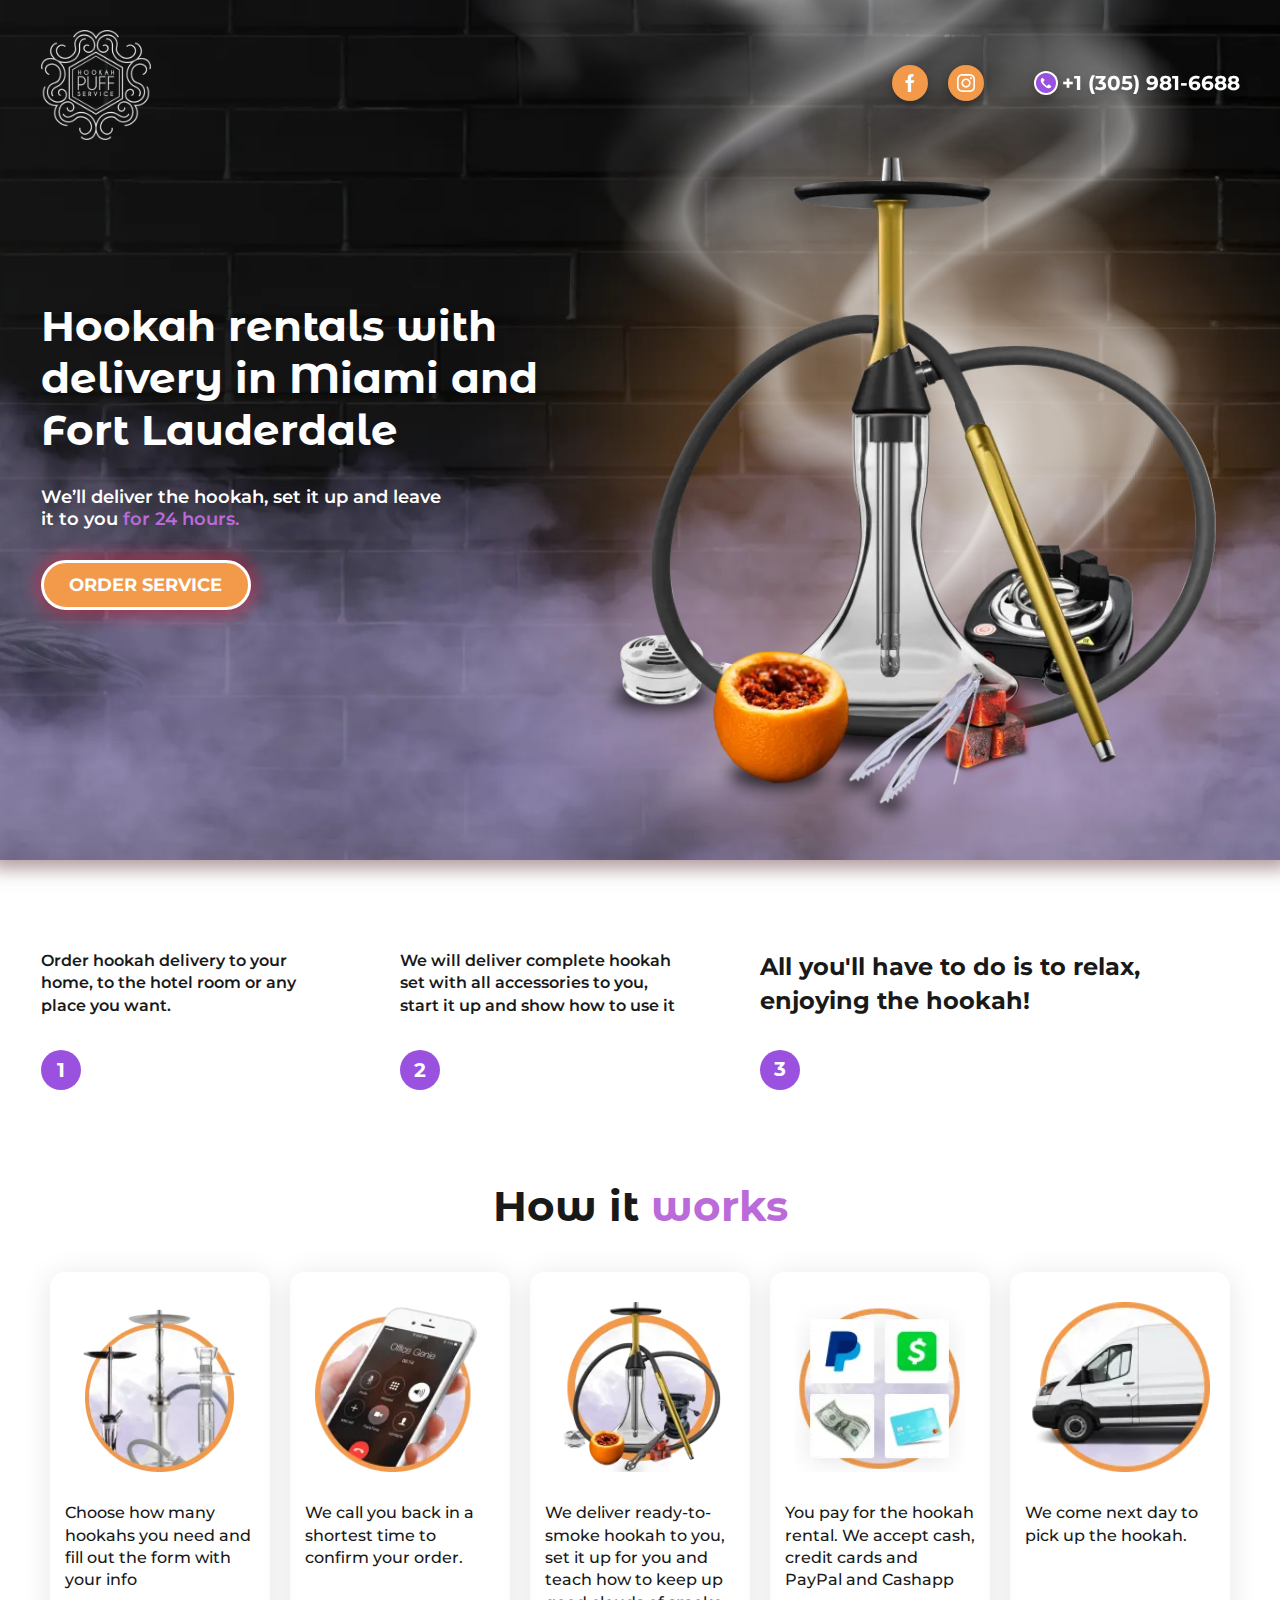
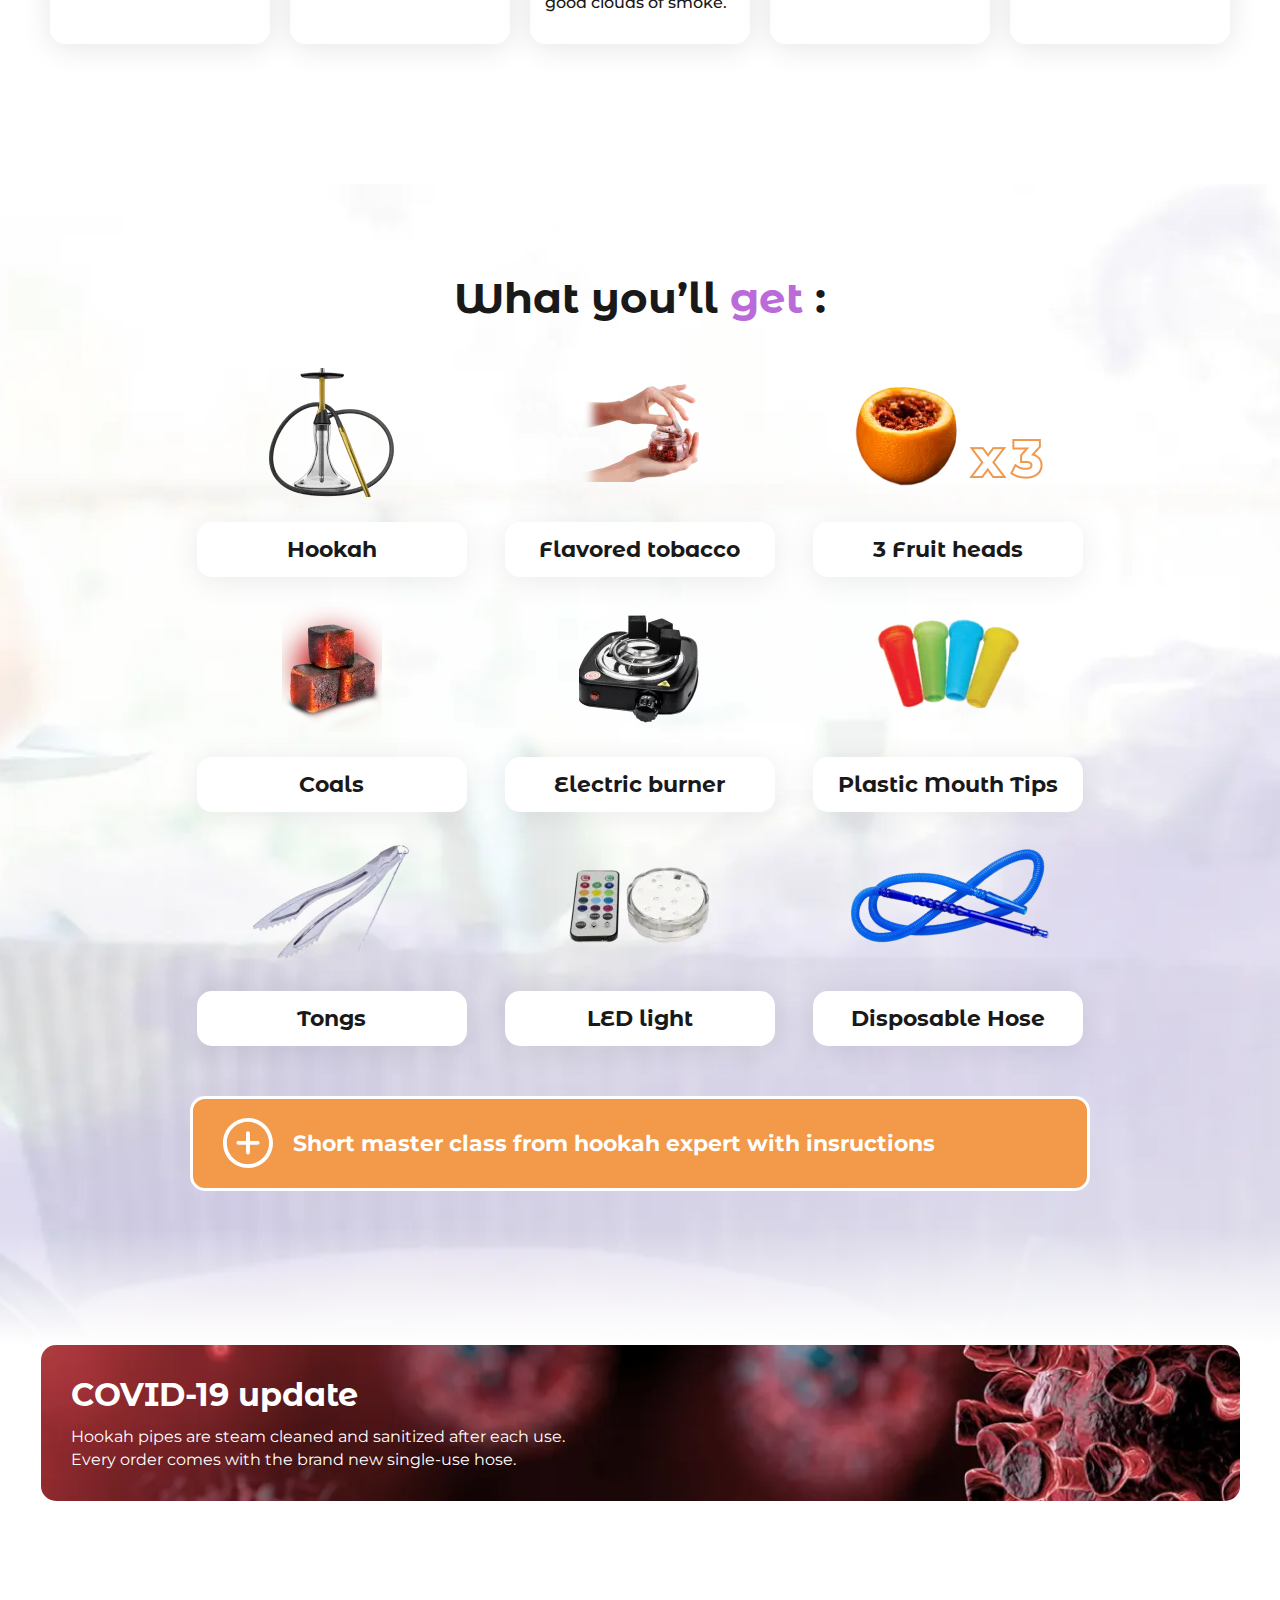
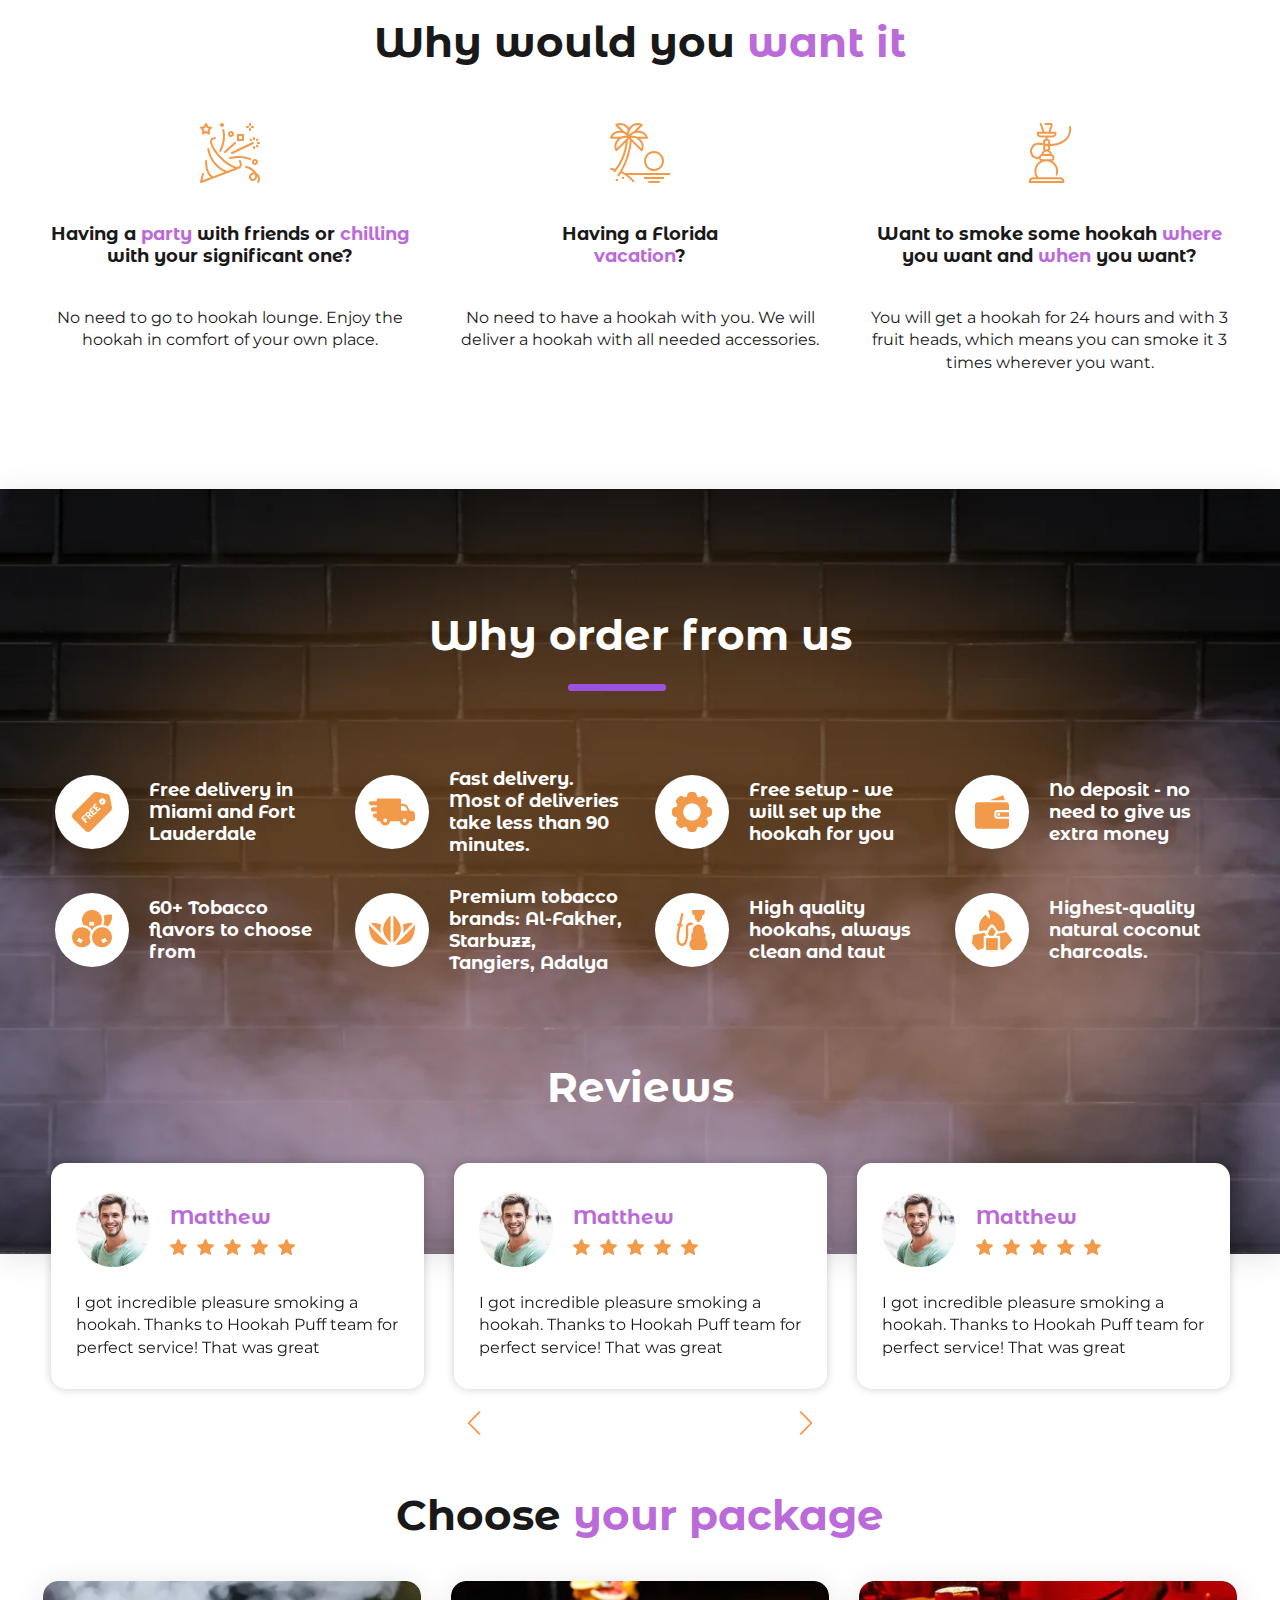
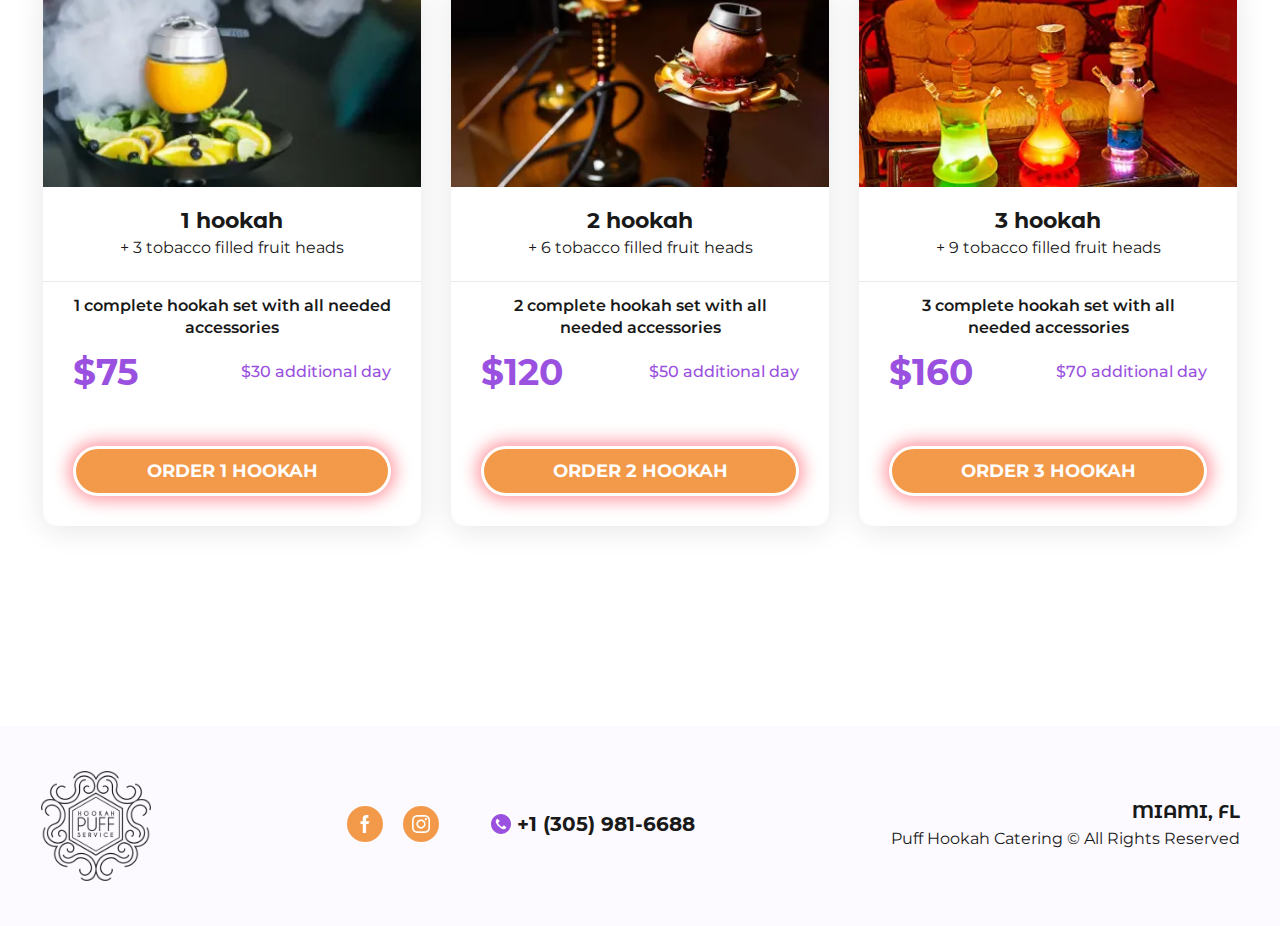
==== commit 64df069a: "path" ====
--- a/Hookah/index.html
+++ b/Hookah/index.html
@@ -12,7 +12,7 @@
     <header class="header">
         <div class="container">
             <div class="header__wrapper">
-                <a href="#" class="logo"><img src="/img/logo.svg" alt="logo"></a>
+                <a href="#" class="logo"><img src="./img/logo.svg" alt="logo"></a>
                 <div class="header__social social">
                     <a class="display" href="#">
                         <svg width="36" height="36" viewBox="0 0 36 36" fill="none" xmlns="http://www.w3.org/2000/svg">
@@ -665,7 +665,7 @@
     <footer class="footer">
         <div class="container">
             <div class="footer__wrapper">
-                    <a href="#" class="footer-logo"><img src="/img/logo-footer.svg" alt="logo"></a>
+                    <a href="#" class="footer-logo"><img src="./img/logo-footer.svg" alt="logo"></a>
                     <div class="footer-social social">
                         <div class="social-link">
                             <a href="#">
